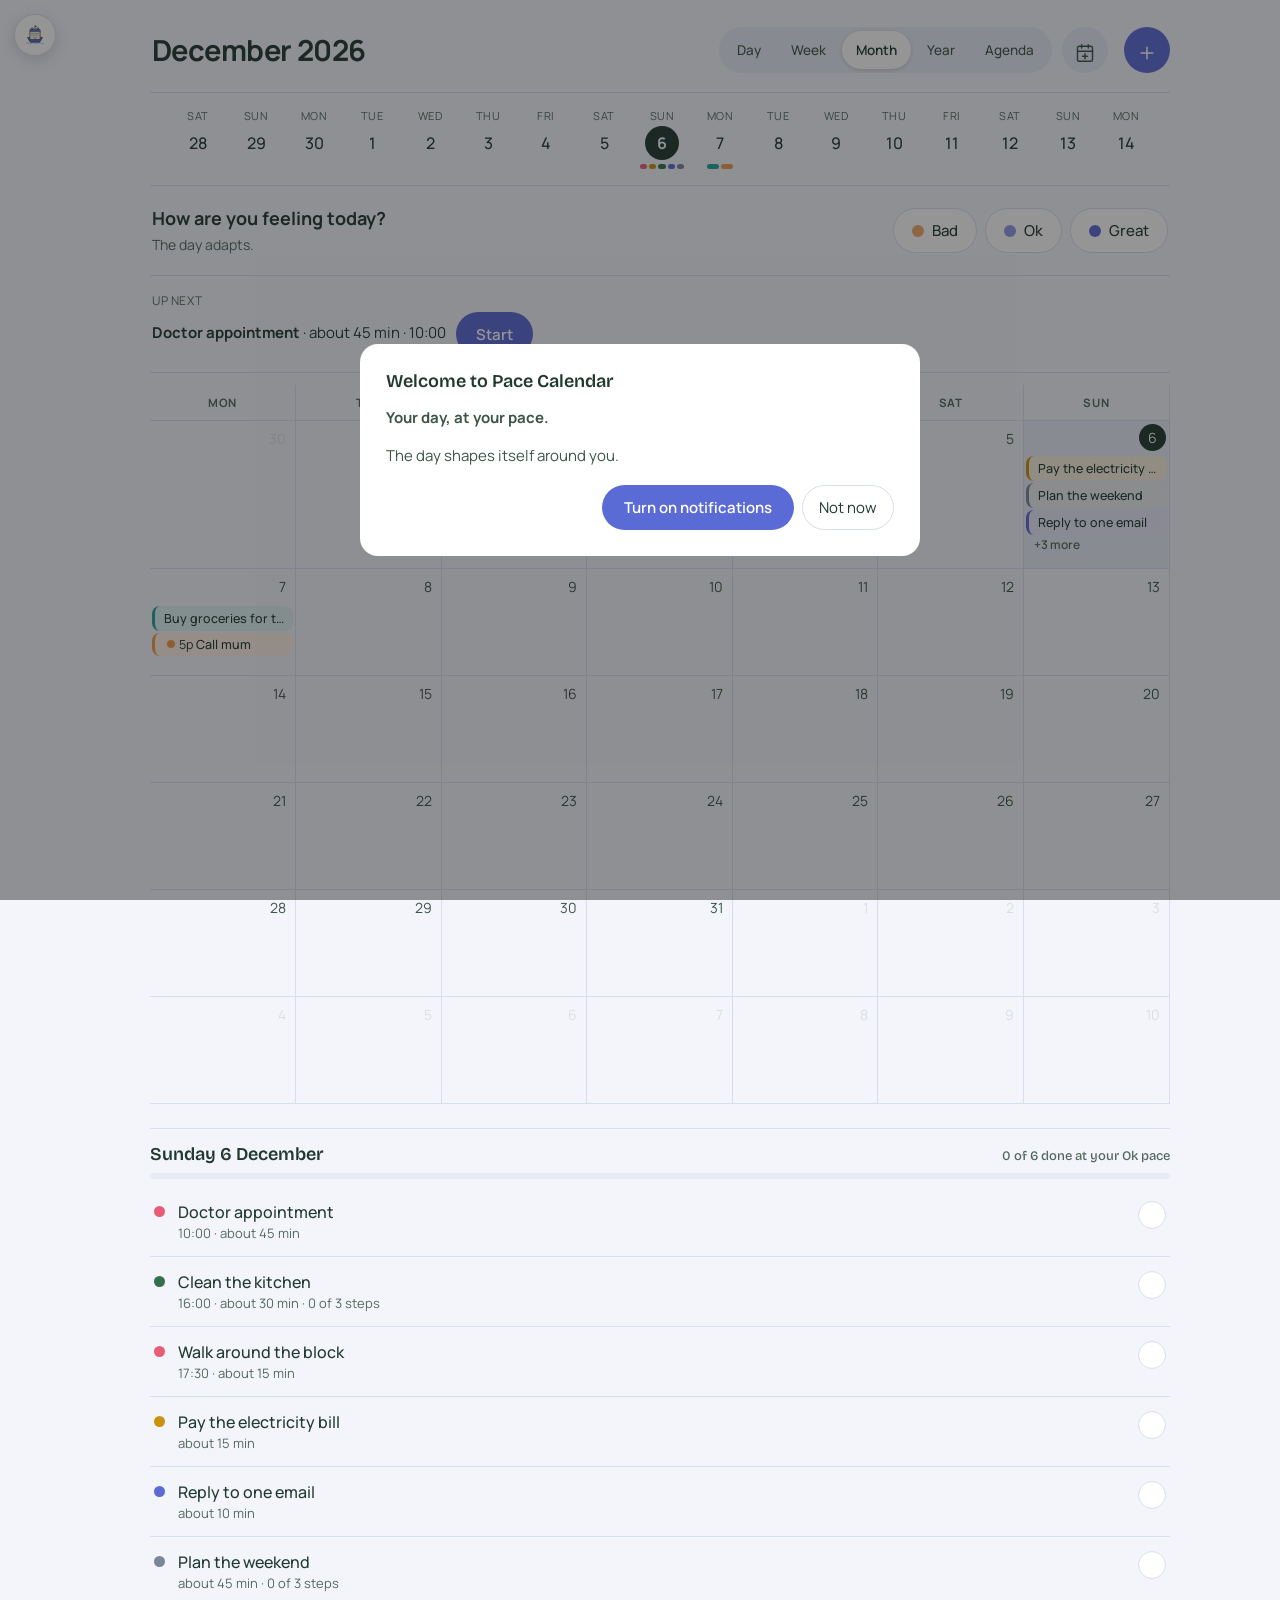
==== index.html @ 36298f97 "twin sync: v15.9 (index.html)" ====
<!DOCTYPE html>
<html lang="en-AU">
<head>
<meta charset="UTF-8">
<meta name="viewport" content="width=device-width, initial-scale=1, viewport-fit=cover">
<meta name="theme-color" content="#f3f5fa">
<meta name="apple-mobile-web-app-capable" content="yes">
<meta name="apple-mobile-web-app-status-bar-style" content="default">
<title>Pace Calendar</title>
<link rel="manifest" href="manifest.webmanifest">
<link rel="icon" href="icon.svg" type="image/svg+xml">
<link rel="apple-touch-icon" href="icon.svg">
<link rel="stylesheet" href="styles.css">
<script>
/* Paint the saved look before anything renders, so there is no flash. */
try {
  var s = JSON.parse(localStorage.getItem("calmcal-v1") || "null");
  var a = (s && s.settings && s.settings.appearance) || {};
  document.documentElement.setAttribute("data-theme", a.theme || "white");
  if (a.cute) document.documentElement.setAttribute("data-cute", "1");
  if (s && s.settings && s.settings.sidebarCollapsed) document.documentElement.setAttribute("data-sb", "collapsed");
} catch (e) { document.documentElement.setAttribute("data-theme", "white"); }
</script>
</head>
<body>
<svg width="0" height="0" style="position:absolute" aria-hidden="true">
  <defs>
    <symbol id="i-logo" viewBox="0 0 240 240">  <!-- Pace Calendar mark: variant D finished (approved 14 Oct 2026).
       Calendar page joined into Skip's hull like a cabin. Board palette. -->
  <path d="M24 210 q16 -13 32 0 t32 0 t32 0 t32 0 t32 0 t32 0" fill="none" stroke="#AEB8EC" stroke-width="9" stroke-linecap="round"/>
  <path d="M38 146 H202 L172 198 H68 Z" fill="#5B6BD5" stroke="#21392E" stroke-width="7" stroke-linejoin="round"/>
  <line x1="120" y1="16" x2="120" y2="58" stroke="#21392E" stroke-width="6.5" stroke-linecap="round"/>
  <rect x="64" y="56" width="112" height="114" rx="12" fill="#FAF4E4" stroke="#21392E" stroke-width="7"/>
  <path d="M64 68 a12 12 0 0 1 12 -12 h88 a12 12 0 0 1 12 12 v15 H64 Z" fill="#5B6BD5"/>
  <line x1="64" y1="83" x2="176" y2="83" stroke="#21392E" stroke-width="5"/>
  <circle cx="90" cy="50" r="10" fill="none" stroke="#21392E" stroke-width="6.5"/>
  <circle cx="150" cy="50" r="10" fill="none" stroke="#21392E" stroke-width="6.5"/>
  <path d="M120 15 L151 24.5 L120 34 Z" fill="#2F7D4F"/>
  <g fill="#21392E">
    <circle cx="84" cy="103" r="4.2"/><circle cx="96" cy="103" r="4.2"/><circle cx="108" cy="103" r="4.2"/><circle cx="120" cy="103" r="4.2"/><circle cx="132" cy="103" r="4.2"/><circle cx="144" cy="103" r="4.2"/><circle cx="156" cy="103" r="4.2"/>
    <circle cx="84" cy="121" r="4.2"/><circle cx="96" cy="121" r="4.2"/><circle cx="108" cy="121" r="4.2"/><circle cx="120" cy="121" r="4.2"/><circle cx="132" cy="121" r="4.2"/><circle cx="144" cy="121" r="4.2"/>
  </g>
  <circle cx="156" cy="121" r="4.2" fill="#F0A868"/>
  <circle cx="106" cy="143" r="5.2" fill="#21392E"/><circle cx="134" cy="143" r="5.2" fill="#21392E"/>
  <path d="M110 153 q10 8 20 0" fill="none" stroke="#21392E" stroke-width="5" stroke-linecap="round"/>
</symbol>
    <symbol id="i-cal" viewBox="0 0 24 24"><rect x="3" y="4" width="18" height="18" rx="2"/><line x1="16" y1="2" x2="16" y2="6"/><line x1="8" y1="2" x2="8" y2="6"/><line x1="3" y1="10" x2="21" y2="10"/></symbol>
    <symbol id="i-chat" viewBox="0 0 24 24"><path d="M21 11.5a8.38 8.38 0 0 1-.9 3.8 8.5 8.5 0 0 1-7.6 4.7 8.38 8.38 0 0 1-3.8-.9L3 21l1.9-5.7a8.38 8.38 0 0 1-.9-3.8 8.5 8.5 0 0 1 4.7-7.6 8.38 8.38 0 0 1 3.8-.9h.5a8.48 8.48 0 0 1 8 8v.5z"/></symbol>
    <symbol id="i-chart" viewBox="0 0 24 24"><line x1="18" y1="20" x2="18" y2="10"/><line x1="12" y1="20" x2="12" y2="4"/><line x1="6" y1="20" x2="6" y2="14"/></symbol>
    <symbol id="i-gear" viewBox="0 0 24 24"><circle cx="12" cy="12" r="3"/><path d="M19.4 15a1.65 1.65 0 0 0 .33 1.82l.06.06a2 2 0 0 1 0 2.83 2 2 0 0 1-2.83 0l-.06-.06a1.65 1.65 0 0 0-1.82-.33 1.65 1.65 0 0 0-1 1.51V21a2 2 0 0 1-2 2 2 2 0 0 1-2-2v-.09A1.65 1.65 0 0 0 9 19.4a1.65 1.65 0 0 0-1.82.33l-.06.06a2 2 0 0 1-2.83 0 2 2 0 0 1 0-2.83l.06-.06a1.65 1.65 0 0 0 .33-1.82 1.65 1.65 0 0 0-1.51-1H3a2 2 0 0 1-2-2 2 2 0 0 1 2-2h.09A1.65 1.65 0 0 0 4.6 9a1.65 1.65 0 0 0-.33-1.82l-.06-.06a2 2 0 0 1 0-2.83 2 2 0 0 1 2.83 0l.06.06a1.65 1.65 0 0 0 1.82.33H9a1.65 1.65 0 0 0 1-1.51V3a2 2 0 0 1 2-2 2 2 0 0 1 2 2v.09a1.65 1.65 0 0 0 1 1.51 1.65 1.65 0 0 0 1.82-.33l.06-.06a2 2 0 0 1 2.83 0 2 2 0 0 1 0 2.83l-.06.06a1.65 1.65 0 0 0-.33 1.82V9a1.65 1.65 0 0 0 1.51 1H21a2 2 0 0 1 2 2 2 2 0 0 1-2 2h-.09a1.65 1.65 0 0 0-1.51 1z"/></symbol>
    <symbol id="i-chevl" viewBox="0 0 24 24"><polyline points="11 17 6 12 11 7"/><polyline points="18 17 13 12 18 7"/></symbol>
    <symbol id="i-mic" viewBox="0 0 24 24"><path d="M12 1a3 3 0 0 0-3 3v8a3 3 0 0 0 6 0V4a3 3 0 0 0-3-3z"/><path d="M19 10v2a7 7 0 0 1-14 0v-2"/><line x1="12" y1="19" x2="12" y2="23"/><line x1="8" y1="23" x2="16" y2="23"/></symbol>
    <symbol id="i-file" viewBox="0 0 24 24"><path d="M14 2H6a2 2 0 0 0-2 2v16a2 2 0 0 0 2 2h12a2 2 0 0 0 2-2V8z"/><polyline points="14 2 14 8 20 8"/><line x1="16" y1="13" x2="8" y2="13"/><line x1="16" y1="17" x2="8" y2="17"/></symbol>
    <symbol id="i-cam" viewBox="0 0 24 24"><path d="M23 19a2 2 0 0 1-2 2H3a2 2 0 0 1-2-2V8a2 2 0 0 1 2-2h4l2-3h6l2 3h4a2 2 0 0 1 2 2z"/><circle cx="12" cy="13" r="4"/></symbol>
    <symbol id="i-heart" viewBox="0 0 24 24"><path d="M20.84 4.61a5.5 5.5 0 0 0-7.78 0L12 5.67l-1.06-1.06a5.5 5.5 0 0 0-7.78 7.78l1.06 1.06L12 21.23l7.78-7.78 1.06-1.06a5.5 5.5 0 0 0 0-7.78z"/></symbol>
  </defs>
    <symbol id="i-todo" viewBox="0 0 24 24"><polyline points="9 11 12 14 22 4"/><path d="M21 12v7a2 2 0 0 1-2 2H5a2 2 0 0 1-2-2V5a2 2 0 0 1 2-2h11"/></symbol>
    <symbol id="i-habits" viewBox="0 0 24 24"><polyline points="17 1 21 5 17 9"/><path d="M3 11V9a4 4 0 0 1 4-4h14"/><polyline points="7 23 3 19 7 15"/><path d="M21 13v2a4 4 0 0 1-4 4H3"/></symbol>
    <symbol id="i-plus" viewBox="0 0 24 24"><path d="M12 5v14M5 12h14"/></symbol>
    <symbol id="i-check" viewBox="0 0 24 24"><polyline points="20 6 9 17 4 12"/></symbol>
    <symbol id="i-trash" viewBox="0 0 24 24"><polyline points="3 6 5 6 21 6"/><path d="M19 6v14a2 2 0 0 1-2 2H7a2 2 0 0 1-2-2V6m3 0V4a2 2 0 0 1 2-2h4a2 2 0 0 1 2 2v2"/><line x1="10" y1="11" x2="10" y2="17"/><line x1="14" y1="11" x2="14" y2="17"/></symbol>
    <symbol id="i-calplus" viewBox="0 0 24 24"><rect x="3" y="4" width="18" height="18" rx="2"/><path d="M16 2v4M8 2v4M3 10h18M12 13v6M9 16h6"/></symbol>
    <symbol id="i-h-drop" viewBox="0 0 24 24"><path d="M12 2.7l5.66 5.66a8 8 0 1 1-11.31 0z"/></symbol>
    <symbol id="i-h-sun" viewBox="0 0 24 24"><circle cx="12" cy="12" r="4"/><path d="M12 1v2M12 21v2M4.22 4.22l1.42 1.42M18.36 18.36l1.42 1.42M1 12h2M21 12h2M4.22 19.78l1.42-1.42M18.36 5.64l1.42-1.42"/></symbol>
    <symbol id="i-h-moon" viewBox="0 0 24 24"><path d="M21 12.79A9 9 0 1 1 11.21 3 7 7 0 0 0 21 12.79z"/></symbol>
    <symbol id="i-h-book" viewBox="0 0 24 24"><path d="M2 3h6a4 4 0 0 1 4 4v14a3 3 0 0 0-3-3H2z"/><path d="M22 3h-6a4 4 0 0 0-4 4v14a3 3 0 0 1 3-3h7z"/></symbol>
    <symbol id="i-h-coffee" viewBox="0 0 24 24"><path d="M18 8h1a4 4 0 0 1 0 8h-1"/><path d="M2 8h16v9a4 4 0 0 1-4 4H6a4 4 0 0 1-4-4V8z"/><path d="M6 1v3M10 1v3M14 1v3"/></symbol>
    <symbol id="i-h-music" viewBox="0 0 24 24"><path d="M9 18V5l12-2v13"/><circle cx="6" cy="18" r="3"/><circle cx="18" cy="16" r="3"/></symbol>
    <symbol id="i-h-star" viewBox="0 0 24 24"><polygon points="12 2 15.09 8.26 22 9.27 17 14.14 18.18 21.02 12 17.77 5.82 21.02 7 14.14 2 9.27 8.91 8.26 12 2"/></symbol>
    <symbol id="i-h-zap" viewBox="0 0 24 24"><polygon points="13 2 3 14 12 14 11 22 21 10 12 10 13 2"/></symbol>
    <symbol id="i-h-smile" viewBox="0 0 24 24"><circle cx="12" cy="12" r="10"/><path d="M8 14s1.5 2 4 2 4-2 4-2"/><path d="M9 9h.01M15 9h.01"/></symbol>
    <symbol id="i-h-wind" viewBox="0 0 24 24"><path d="M9.59 4.59A2 2 0 1 1 11 8H2m10.59 11.41A2 2 0 1 0 14 16H2m15.73-8.27A2.5 2.5 0 1 1 19.5 12H2"/></symbol>
    <symbol id="i-h-activity" viewBox="0 0 24 24"><polyline points="22 12 18 12 15 21 9 3 6 12 2 12"/></symbol>
    <symbol id="i-play" viewBox="0 0 24 24"><polygon points="6 3 20 12 6 21 6 3"/></symbol>
    <symbol id="i-x" viewBox="0 0 24 24"><path d="M18 6 6 18M6 6l12 12"/></symbol>
</svg>
<div id="app">
  <aside id="sidebar" aria-label="Menu">
    <div class="brand">
      <svg class="brand-mark" aria-hidden="true"><use href="#i-logo"/></svg>
      <span class="brand-name">Pace Calendar</span>
      <button id="sbCollapse" class="icon-btn" aria-label="Hide the menu" title="Hide the menu"><svg class="ico"><use href="#i-chevl"/></svg></button>
    </div>
    <nav>
      <div class="side-group">Plan</div>
      <button class="side-item is-active" data-panel="calendar"><svg class="ico side-ico"><use href="#i-cal"/></svg><span class="side-label">Calendar</span></button>
      <button class="side-item" data-panel="progress"><svg class="ico side-ico"><use href="#i-chart"/></svg><span class="side-label">Progress</span></button>
      <div class="side-group">Lists</div>
      <button class="side-item" data-panel="todo"><svg class="ico side-ico"><use href="#i-todo"/></svg><span class="side-label">To do</span></button>
      <button class="side-item" data-panel="habits"><svg class="ico side-ico"><use href="#i-habits"/></svg><span class="side-label">Habits</span></button>
      <div class="side-group">Add + app</div>
      <button class="side-item" data-panel="capture"><svg class="ico side-ico"><use href="#i-chat"/></svg><span class="side-label">Talk to it</span></button>
      <button class="side-item" data-panel="settings"><svg class="ico side-ico"><use href="#i-gear"/></svg><span class="side-label">Settings</span></button>
    </nav>
    <div class="side-foot">
      <div class="side-ring" title="Today, at your pace">
        <svg class="ring" viewBox="0 0 44 44" aria-hidden="true"><circle class="ring-bg" cx="22" cy="22" r="18"/><circle class="ring-fg" id="ringFg" cx="22" cy="22" r="18"/></svg>
        <div class="ring-text"><strong id="ringPct">0%</strong><span>done today</span></div>
      </div>
      <div class="side-level" id="sideLevel" title="Today's level"></div>
    </div>
  </aside>
  <button id="sbExpand" class="expand-btn" aria-label="Show the menu" title="Show the menu"><svg class="brand-mark sm" aria-hidden="true"><use href="#i-logo"/></svg></button>
  <div id="sbSliver" role="button" aria-label="Close the menu" title="Close the menu"></div>

  <main id="main">
    <!-- CALENDAR PANEL -->
    <section class="panel is-active" id="panel-calendar">
      <header class="topbar">
        <button id="monthTitle" class="month-title" title="Back to today">October 2026</button>
        <div class="top-actions">
          <div class="segmented" role="group" aria-label="Calendar view">
            <button data-view="timeGridDay">Day</button>
            <button data-view="timeGridWeek">Week</button>
            <button data-view="dayGridMonth" class="is-active">Month</button>
            <button data-view="year">Year</button>
            <button data-view="listWeek">Agenda</button>
          </div>
          <button id="importBtn" class="add-btn ghost" aria-label="Bring my calendar in" title="Bring my calendar in"><svg class="ico"><use href="#i-calplus"/></svg></button>
          <button id="addBtn" class="add-btn" aria-label="Add a task"><svg class="ico"><use href="#i-plus"/></svg></button>
        </div>
      </header>

      <div id="ticker" aria-label="Day strip"></div>

      <div id="checkinCard" class="checkin-card">
        <div class="checkin-text">
          <strong id="checkinQ">How are you feeling today?</strong>
          <span id="checkinSub">The day adapts.</span>
        </div>
        <div class="level-row" id="levelRow">
          <button class="level-btn level-low" data-level="low"><span class="level-dot"></span><span class="level-name" data-level-name="low">Low</span></button>
          <button class="level-btn level-steady" data-level="steady"><span class="level-dot"></span><span class="level-name" data-level-name="steady">Steady</span></button>
          <button class="level-btn level-full" data-level="full"><span class="level-dot"></span><span class="level-name" data-level-name="full">Full</span></button>
        </div>
      </div>

      <div id="upNext" class="up-next" hidden></div>

      <div id="calendarWrap">
        <div id="calendar"></div>
        <div id="yearView" hidden></div>
      </div>

      <div id="dayList" class="day-list"></div>
    </section>

    <!-- CAPTURE PANEL -->
    <section class="panel" id="panel-capture">
      <header class="topbar"><h2>Talk to it</h2></header>
      <div class="capture-box">
        <textarea id="dumpText" rows="7" placeholder="Try: call the dentist tomorrow at 3pm, and then clean the kitchen. Pay the rent on friday!!! Water the plants every weekday."></textarea>
        <div class="capture-actions">
          <button id="voiceBtn" class="soft-btn"><svg class="ico"><use href="#i-mic"/></svg><span>Speak</span></button>
          <label class="soft-btn file-btn"><svg class="ico"><use href="#i-file"/></svg><span>Journal file</span><input type="file" id="journalFile" accept=".txt,.md,.csv" hidden></label>
          <label class="soft-btn file-btn"><svg class="ico"><use href="#i-cam"/></svg><span>Photo of notes</span><input type="file" id="photoFile" accept="image/*" hidden></label>
          <button id="parseBtn" class="primary-btn">Make my list</button>
        </div>
        <p id="captureMsg" class="hint" role="status"></p>
      </div>
      <div id="draftArea" hidden>
        <h3>Here is what I made from that. Fix any of it.</h3>
        <div id="draftList"></div>
        <div class="draft-actions">
          <button id="draftAddAll" class="primary-btn">Add all to my calendar</button>
          <button id="draftClear" class="soft-btn">Start again</button>
        </div>
        <details class="original-keep"><summary>Keep the original words</summary><pre id="originalText"></pre></details>
      </div>
    </section>

    <!-- TO DO PANEL -->
    <section class="panel" id="panel-todo">
      <header class="topbar"><h2>To do</h2><button id="todoCalAll" class="soft-btn"><svg class="ico"><use href="#i-calplus"/></svg><span>All to calendar</span></button></header>
      <div class="todo-add">
        <input id="todoInput" type="text" placeholder="Write it, fast" autocomplete="off" aria-label="New to-do">
        <button id="todoAddBtn" class="primary-btn icon-only" aria-label="Add to-do"><svg class="ico"><use href="#i-plus"/></svg></button>
        <button id="todoVoiceBtn" class="soft-btn"><svg class="ico"><use href="#i-mic"/></svg><span>Speak</span></button>
        <label class="soft-btn file-btn"><svg class="ico"><use href="#i-cam"/></svg><span>Photo</span><input type="file" id="todoPhoto" accept="image/*" hidden></label>
      </div>
      <p id="todoMsg" class="hint" role="status"></p>
      <div id="todoDraftArea" hidden>
        <h3>From your photo. Tick the keepers.</h3>
        <div id="todoDraftList"></div>
        <div class="draft-actions">
          <button id="todoDraftAdd" class="primary-btn">Add these</button>
          <button id="todoDraftClear" class="soft-btn">Start again</button>
        </div>
      </div>
      <div id="todoList"></div>
      <button id="todoClearDone" class="text-btn" hidden>Clear done</button>
    </section>

    <!-- HABITS PANEL -->
    <section class="panel" id="panel-habits">
      <header class="topbar"><h2>Habits</h2></header>
      <div id="habitList"></div>
      <div class="habit-add">
        <input id="habitName" type="text" placeholder="New habit" autocomplete="off" aria-label="New habit name">
        <div id="habitIcons" class="icon-picker" role="radiogroup" aria-label="Pick an icon"></div>
        <button id="habitAddBtn" class="primary-btn">Add habit</button>
      </div>
    </section>

    <!-- PROGRESS PANEL -->
    <section class="panel" id="panel-progress">
      <header class="topbar"><h2>Progress</h2></header>
      <div id="progressSummary" class="progress-summary"></div>
      <div class="board">
        <div class="board-col" data-status="todo"><h3>Next</h3><div class="board-list" id="col-todo"></div></div>
        <div class="board-col" data-status="doing"><h3>Doing</h3><div class="board-list" id="col-doing"></div></div>
        <div class="board-col" data-status="done"><h3>Done</h3><div class="board-list" id="col-done"></div></div>
      </div>
    </section>

    <!-- SETTINGS PANEL -->
    <section class="panel" id="panel-settings">
      <header class="topbar"><h2>Settings</h2></header>
      <div class="settings-group">
        <h3>How it looks</h3>
        <div class="swatches" role="group" aria-label="Colour theme">
          <button class="swatch" data-theme-set="white"><span class="sw-dot" style="background:#ffffff;border:1px solid var(--hair)"></span>White</button>
          <button class="swatch" data-theme-set="dark"><span class="sw-dot" style="background:#1c1c1e"></span>Black</button>
          <button class="swatch" data-theme-set="brand"><span class="sw-dot" style="background:#8b99e4"></span>Brand</button>
          <button class="swatch" data-theme-set="blush"><span class="sw-dot" style="background:#f7c8d8"></span>Blush</button>
          <button class="swatch" data-theme-set="sky"><span class="sw-dot" style="background:#a9cdf7"></span>Sky</button>
          <button class="swatch" data-theme-set="mint"><span class="sw-dot" style="background:#a9dcc0"></span>Mint</button>
          <button class="swatch" data-theme-set="lavender"><span class="sw-dot" style="background:#c9bdf2"></span>Lavender</button>
          <button class="swatch" id="photoApply" hidden><span class="sw-dot" id="photoDot"></span>Your photo</button>
        </div>
        <div class="row bg-photo-row">
          <button type="button" class="soft-btn" id="bgPhotoBtn">Upload your own photo</button>
          <input type="file" id="bgPhotoFile" accept="image/*" hidden>
          <button type="button" class="mini-btn" id="photoRemove" hidden>Remove photo</button>
          <span class="hint">A soft veil keeps every word readable over a photo.</span>
        </div>
        <label class="row check"><input type="checkbox" id="cuteToggle"> Cute mode</label>
        <label class="row check"><input type="checkbox" id="sbToggle"> Menu open <span class="hint">The Pace mark brings it back.</span></label>
      </div>
      <div class="settings-group">
        <h3>Morning check-in</h3>
        <label class="row">Ask me at <input type="time" id="checkinTime" value="08:00"></label>
        <label class="row">Low day is called <input type="text" id="nameLow" value="Bad" maxlength="14"></label>
        <label class="row">Steady day is called <input type="text" id="nameSteady" value="Ok" maxlength="14"></label>
        <label class="row">Full day is called <input type="text" id="nameFull" value="Great" maxlength="14"></label>
      </div>
      <div class="settings-group">
        <h3>Notifications</h3>
        <p class="hint" id="notifStatus">Notifications are off.</p>
        <label class="row check"><input type="checkbox" id="nCheckin"> Morning check-in reminder</label>
        <label class="row check"><input type="checkbox" id="nStart"> Start nudge before each timed task</label>
        <label class="row">Nudge lead-in (minutes) <input type="number" id="nSetup" value="5" min="0" max="60"></label>
        <label class="row check"><input type="checkbox" id="nDigest"> A gentle round-up of what is left</label>
        <label class="row">Round-up times <input type="text" id="nDigestTimes" value="12:30, 16:30" size="14"></label>
        <label class="row check"><input type="checkbox" id="nDone"> End of day done note (only what got done)</label>
        <label class="row">Done note at <input type="time" id="nDoneTime" value="20:00"></label>
        <div class="draft-actions">
          <button id="notifEnable" class="primary-btn">Turn on notifications</button>
          <button id="notifTest" class="soft-btn">Send a test</button>
          <button id="notifPause" class="soft-btn">Pause all for today</button>
        </div>
        <p class="hint">Reminders fire while the app is open.</p>
      </div>
      <div class="settings-group">
        <h3>Your tasks</h3>
        <div class="draft-actions">
          <button id="clearSamples" class="soft-btn">Remove the sample tasks</button>
          <button id="guideAgain" class="soft-btn">Setup guide</button>
          <button id="importOpen2" class="soft-btn">Bring my calendar in</button>
        </div>
        <p class="hint">On this device only.</p>
      </div>
      <div class="settings-group" id="accountGroup" hidden>
        <h3>Account</h3>
        <p class="hint" id="accountLine">You are using Pace on this device only.</p>
        <label class="row" id="profileNameRow" hidden>Your name <input type="text" id="profileName" autocomplete="name" placeholder="How should we address you?"></label>
        <div class="draft-actions">
          <button id="accountOpen" class="primary-btn">Sign in</button>
          <button id="accountOut" class="soft-btn" hidden>Sign out</button>
          <button id="accountDownload" class="soft-btn">Download my data</button>
        </div>
        <div class="draft-actions">
          <button id="accountBring" class="soft-btn" hidden>Bring this device's guest things into my account</button>
          <button id="accountDelete" class="mini-btn" hidden>Delete my account</button>
          <button id="accountUncache" class="mini-btn" hidden>Remove my cached data from this device</button>
        </div>
        <p class="hint" id="accountNote"></p>
      </div>
      <div class="settings-group">
        <h3>Help + privacy</h3>
        <div class="settings-links">
          <a class="soft-btn" href="support.html"><svg class="ico"><use href="#i-chat"/></svg><span>Support</span></a>
          <a class="soft-btn" href="privacy.html"><svg class="ico"><use href="#i-file"/></svg><span>Privacy</span></a>
        </div>
      </div>
      <div class="settings-group brand-foot">
        <svg class="brand-mark" aria-hidden="true"><use href="#i-logo"/></svg>
        <div><strong>Pace Calendar</strong><span>Your day, at your pace.</span></div>
      </div>
    </section>
  </main>
</div>

<!-- QUICK ADD -->
<div id="addSheet" class="sheet" hidden>
  <div class="sheet-card">
    <h3>Add a task</h3>
    <label class="field">
      <input type="text" id="quickText" placeholder="e.g. Ring the plumber tomorrow at 9am for 30 minutes" aria-label="Say it in one sentence">
    </label>
    <div id="quickPreview" class="quick-preview" hidden></div>
    <details class="details-fallback"><summary>Or fill in the details</summary>
      <label class="field">Title <input type="text" id="fTitle"></label>
      <div class="field-row">
        <label class="field">Date <input type="date" id="fDate"></label>
        <label class="field">Time <input type="time" id="fTime"></label>
        <label class="field">Minutes <input type="number" id="fDur" value="25" min="5" step="5"></label>
      </div>
      <label class="field">Smallest version (for low days) <input type="text" id="fMin" placeholder="e.g. Just ring and rebook"></label>
      <label class="field">Biggest version (for full days) <input type="text" id="fFull" placeholder="e.g. The whole deep clean"></label>
      <label class="row check"><input type="checkbox" id="fEssential"> This one must not slip</label>
    </details>
    <div class="sheet-actions">
      <button id="addCancel" class="soft-btn">Cancel</button>
      <button id="addSave" class="primary-btn">Add task</button>
    </div>
  </div>
</div>

<!-- TASK DETAIL -->
<div id="taskSheet" class="sheet" hidden>
  <div class="sheet-card">
    <h3 id="dTitle">Task</h3>
    <p class="hint" id="dMeta"></p>
    <div id="dSteps"></div>
    <button id="dBreak" class="soft-btn">Break this into small steps</button>
    <label class="field">Smallest version (low days) <input type="text" id="dMin"></label>
    <label class="field">Biggest version (full days) <input type="text" id="dFull"></label>
    <div class="field-row">
      <label class="field">Date <input type="date" id="dDate"></label>
      <label class="field">Time <input type="time" id="dTime"></label>
      <label class="field">Minutes <input type="number" id="dDur" min="5" step="5"></label>
    </div>
    <label class="row check"><input type="checkbox" id="dEssential"> This one must not slip</label>
    <details class="original-keep" id="dOriginalWrap" hidden><summary>The words this came from</summary><pre id="dOriginal"></pre></details>
    <div class="sheet-actions wrap">
      <button id="dDone" class="primary-btn"><svg class="ico"><use href="#i-check"/></svg>Done</button>
      <button id="dDoing" class="soft-btn"><svg class="ico"><use href="#i-play"/></svg>Doing</button>
      <button id="dNotToday" class="soft-btn"><svg class="ico"><use href="#i-h-moon"/></svg>Not today</button>
      <button id="dDelete" class="soft-btn danger"><svg class="ico"><use href="#i-trash"/></svg>Delete</button>
      <button id="dClose" class="soft-btn"><svg class="ico"><use href="#i-x"/></svg>Close</button>
    </div>
  </div>
</div>

<!-- SETUP GUIDE (Skip the Ferry; Lab spec GUIDE-MASCOTS-001) -->
<div id="guideSheet" class="sheet" hidden>
  <div class="sheet-card guide-card">
    <button id="guideClose" class="icon-btn guide-x" aria-label="Close guide"><svg class="ico"><use href="#i-x"/></svg></button>
    <div id="guideArt" aria-hidden="true"></div>
    <p id="guideBubble" class="guide-bubble"></p>
    <div id="guideExtra"></div>
    <div class="guide-dots" id="guideDots" aria-hidden="true"></div>
    <div class="sheet-actions">
      <button id="guideSkip" class="soft-btn">Skip tour</button>
      <button id="guideImport" class="soft-btn" hidden>Bring my old calendar in</button>
      <button id="guideNext" class="primary-btn">Next</button>
    </div>
  </div>
</div>

<!-- BRING MY CALENDAR IN (shared module: calendar-import.js + IMPORT-DESIGN.md) -->
<div id="importSheet" class="sheet" hidden>
  <div class="sheet-card">
    <h3>Bring my calendar in</h3>
    <p class="hint">Read-only — this copies your events into Pace Calendar. Nothing in your old calendar changes, and importing again never doubles anything.</p>
    <div class="import-sources" role="group" aria-label="Where is your calendar?">
      <button class="soft-btn import-src is-active" data-src="google">Google Calendar</button>
      <button class="soft-btn import-src" data-src="apple">Apple / iCloud</button>
      <button class="soft-btn import-src" data-src="outlook">Outlook</button>
      <button class="soft-btn import-src" data-src="file">A calendar file</button>
    </div>
    <p class="hint" id="importGuide">In Google Calendar: Settings → your calendar → “Secret address in iCal format”. Copy it, paste it below.</p>
    <label class="row">Paste the calendar link <input type="url" id="importUrl" placeholder="https://… .ics" autocomplete="off"></label>
    <div class="draft-actions">
      <button id="importGo" class="primary-btn">Bring it in</button>
      <button id="importFileBtn" class="soft-btn">Choose a file instead</button>
      <input type="file" id="importFile" accept=".ics,text/calendar" hidden>
    </div>
    <p class="hint" id="importResult" role="status"></p>
    <div class="sheet-actions">
      <button id="importClose" class="soft-btn">Done</button>
    </div>
  </div>
</div>

<!-- WELCOME -->
<div id="welcome" class="sheet" hidden>
  <div class="sheet-card">
    <h3 id="welcomeTitle">Welcome to Pace Calendar</h3>
    <p><strong>Your day, at your pace.</strong></p>
    <p>The day shapes itself around you.</p>
    <div class="sheet-actions">
      <button id="welcomeNotif" class="primary-btn">Turn on notifications</button>
      <button id="welcomeSkip" class="soft-btn">Not now</button>
    </div>
  </div>
</div>

<!-- SIGN IN (accounts wave: Google · Apple · email + password) -->
<!-- THE DOOR (v4 shape): a full first page — only the
     sign-up, big and in the middle. Step 2 (password)
     lives on the same page. The name is asked by Skip's
     tour, inside the app — there is no name form here. -->
<div id="authSheet" class="sheet door-page" hidden>
  <div class="door-inner">
    <!-- STEP 1 -->
    <div id="doorStep1">
      <div class="door-hero">
        <span class="door-tile"><svg class="brand-mark" aria-hidden="true"><use href="#i-logo"/></svg></span>
        <span class="door-title">Pace Calendar</span>
        <span class="door-sub">Sign in or make your account</span>
      </div>
      <div class="door-social">
        <button id="googleBtn" class="door-social-btn" aria-label="Continue with Google"><svg viewBox="0 0 24 24" aria-hidden="true"><path fill="#4285F4" d="M23.5 12.3c0-.9-.1-1.5-.3-2.2H12v4.3h6.5c-.1 1.1-.8 2.7-2.4 3.8l3.7 2.9c2.3-2.1 3.7-5.2 3.7-8.8z"/><path fill="#34A853" d="M12 24c3.2 0 5.9-1.1 7.9-2.9l-3.7-2.9c-1 .7-2.4 1.2-4.2 1.2-3.2 0-5.9-2.1-6.8-5l-3.9 3C3.3 21.3 7.3 24 12 24z"/><path fill="#FBBC05" d="M5.2 14.4c-.2-.7-.4-1.5-.4-2.4s.1-1.7.4-2.4l-3.9-3C.5 8.2 0 10 0 12s.5 3.8 1.3 5.4l3.9-3z"/><path fill="#EA4335" d="M12 4.7c1.8 0 3 .8 3.7 1.4l3.3-3.2C17.9 1.1 15.2 0 12 0 7.3 0 3.3 2.7 1.3 6.6l3.9 3c.9-2.8 3.6-4.9 6.8-4.9z"/></svg></button>
        <button id="appleBtn" class="door-social-btn" aria-label="Continue with Apple" hidden><svg viewBox="0 0 24 24" aria-hidden="true"><path fill="currentColor" d="M17.05 12.54c0-2.4 1.96-3.55 2.05-3.6-1.12-1.64-2.86-1.86-3.48-1.89-1.48-.15-2.89.87-3.64.87-.75 0-1.9-.85-3.13-.83-1.61.02-3.1.94-3.93 2.38-1.68 2.9-.43 7.2 1.2 9.56.8 1.15 1.75 2.45 3 2.4 1.2-.05 1.66-.78 3.12-.78s1.87.78 3.14.75c1.3-.02 2.12-1.17 2.91-2.33.92-1.34 1.3-2.64 1.32-2.7-.03-.01-2.54-.98-2.56-3.88zM14.65 5.4c.66-.8 1.1-1.91.98-3.02-.95.04-2.1.63-2.78 1.43-.61.71-1.14 1.84-.99 2.92 1.05.08 2.13-.53 2.79-1.33z"/></svg></button>
      </div>
      <div class="door-divider"><span>or with email</span></div>
      <input type="email" id="authEmail" class="door-email" autocomplete="email" placeholder="you@example.com" aria-label="Email">
      <p class="hint" id="authMsg1" role="status"></p>
      <div class="door-arrow-row">
        <button id="doorNext" class="door-arrow" aria-label="Next"><svg viewBox="0 0 24 24" aria-hidden="true"><path d="M4 11h13.2l-5-5L13.6 4.6 21 12l-7.4 7.4L12.2 18l5-5H4z" fill="currentColor"/></svg></button>
      </div>
      <p class="door-note">Just looking? <button id="authClose" class="door-explore">Explore the app first</button></p>
      <p class="door-note">password next — then you're inside, and the tour starts</p>
    </div>
    <!-- STEP 2: the email (with Change), the password, one
         button, the forgot line. -->
    <div id="doorStep2" hidden>
      <div class="door-topbar">
        <button id="doorBack" class="door-back" aria-label="Back"><svg viewBox="0 0 24 24" aria-hidden="true"><path d="M20 11H6.8l5-5L10.4 4.6 3 12l7.4 7.4L11.8 18l-5-5H20z" fill="currentColor"/></svg></button>
        <svg class="brand-mark" aria-hidden="true"><use href="#i-logo"/></svg>
        <span class="door-topname">Pace Calendar</span>
      </div>
      <div class="door-email-pill"><span id="doorEmailEcho"></span><button id="doorChange" class="mini-btn">Change</button></div>
      <label class="field">Choose your password <span class="pw-wrap"><input type="password" id="authPass" autocomplete="current-password" placeholder="Your password"><button type="button" id="pwEye" class="pw-eye" aria-label="Show password"><svg viewBox="0 0 24 24" aria-hidden="true"><path d="M12 5c5 0 9.3 3 11 7-1.7 4-6 7-11 7S2.7 16 1 12c1.7-4 6-7 11-7zm0 11a4 4 0 1 0 0-8 4 4 0 0 0 0 8z" fill="currentColor"/></svg></button></span></label>
      <p class="hint" id="authMsg" role="status"></p>
      <div class="draft-actions">
        <button id="authGo" class="primary-btn">Create my account</button>
      </div>
      <p class="door-note">Already have an account?<br>This signs you in instead.</p>
      <div class="draft-actions">
        <button id="authReset" class="mini-btn">Forgot password?</button>
      </div>
    </div>
  </div>
</div>

<!-- GUEST-UPLOAD DOOR (Security PC-1: explicit yes, offered once) -->
<div id="potSheet" class="sheet" hidden>
  <div class="sheet-card">
    <h3>Bring your things into your account?</h3>
    <p class="hint" id="potText">This device has a guest calendar on it.</p>
    <div class="sheet-actions">
      <button id="potNo" class="soft-btn">Start fresh</button>
      <button id="potYes" class="primary-btn">Bring my things in</button>
    </div>
  </div>
</div>

<!-- DELETE ACCOUNT (the user's own hand only) -->
<div id="deleteSheet" class="sheet" hidden>
  <div class="sheet-card">
    <h3>Delete your account?</h3>
    <p class="hint">This deletes your account and everything saved to it. Your guest calendar on this device is not touched. This cannot be undone.</p>
    <label class="field">Password, to be sure <input type="password" id="deletePass" autocomplete="current-password"></label>
    <p class="hint" id="deleteMsg" role="status"></p>
    <div class="sheet-actions">
      <button id="deleteCancel" class="soft-btn">Keep my account</button>
      <button id="deleteGo" class="primary-btn">Delete my account</button>
    </div>
  </div>
</div>

<div id="toast" class="toast" hidden></div>

<script src="fullcalendar.js"></script>
<script src="logic.js"></script>
<script src="vendor/tesseract/tesseract.min.js"></script>
<script src="vendor/ical/ical.min.js"></script>
<script src="calendar-import.js"></script>
<script src="firebase-config.js"></script>
<script src="firebase.js"></script>
<script src="app.js"></script>
</body>
</html>
---- styles.css ----
/* Pace Calendar. Still Water brand (board approved 14 Oct 2026):
   Porcelain Mist ground, Still Water periwinkle, Soft Apricot accent,
   Pine Shade ink. Contrast fences (brand-board/CONTRAST.md): body text
   is Pine on Porcelain (AAA 11.40); Still Water is large text + icons
   only; Apricot is fills + marks only. Type: Bricolage Grotesque for
   display, Manrope for UI/body — both vendored, SIL OFL.
   User looks (dark, blush, sky, mint, lavender) + cute mode remain
   the user's choice in Settings. */
@font-face { font-family: "Bricolage Grotesque"; src: url("fonts/BricolageGrotesque.ttf") format("truetype"); font-weight: 200 800; font-display: swap; }
@font-face { font-family: "Manrope"; src: url("fonts/Manrope.ttf") format("truetype"); font-weight: 200 800; font-display: swap; }
:root {
  --font-ui: "Manrope", -apple-system, BlinkMacSystemFont, "Helvetica Neue", Arial, sans-serif;
  --font-display: "Bricolage Grotesque", "Manrope", -apple-system, sans-serif;
  --ink: #21392e;
  --ink-2: #3d5548;
  --ink-3: #54685c;
  --ground: #f3f5fa;
  --ground-2: #e7ebf5;
  --card: #ffffff;
  --hair: #d9deee;
  --seg: #e7ebf5;
  --seg-active: #ffffff;
  --today-tint: rgba(91,107,213,0.06);
  --accent: #5b6bd5;
  --accent-strong: #4858c4;
  --blue: #5b6bd5;
  --green: #35704e;
  --low: #f0a868;
  --steady: #8b99e4;
  --full: #5b6bd5;
  --danger: #c4504b;
  --heat-1: #d9deee;
  --heat-2: #8b99e4;
  --heat-3: #5b6bd5;
  --radius: 14px;
}
html[data-theme="dark"] {
  --ink: #edf1ec;
  --ink-2: #c9d4cc;
  --ink-3: #93a69b;
  --ground: #141f1b;
  --ground-2: #1d2b25;
  --card: #1d2b25;
  --hair: #2e4238;
  --seg: #1d2b25;
  --seg-active: #3a4f44;
  --today-tint: rgba(174,184,236,0.07);
  --accent: #aeb8ec;
  --accent-strong: #8b99e4;
  --blue: #aeb8ec;
  --heat-1: #26355c;
  --heat-2: #3d4f9e;
  --heat-3: #5b6bd5;
}
html[data-theme="blush"] {
  --ground: #fff8fa;
  --ground-2: #fdeef3;
  --card: #ffffff;
  --hair: #f3d9e2;
  --seg: #fae3ec;
  --accent: #d9578b;
  --blue: #d9578b;
}
html[data-theme="sky"] {
  --ground: #f7fbff;
  --ground-2: #e9f2fd;
  --card: #ffffff;
  --hair: #d8e6f7;
  --seg: #e2edfb;
  --accent: #5b6bd5;
  --blue: #5b6bd5;
}
html[data-theme="mint"] {
  --ground: #f6fcF8;
  --ground-2: #e7f5ec;
  --card: #ffffff;
  --hair: #d5ebdd;
  --seg: #e0f2e7;
  --accent: #1f9d74;
  --blue: #1f9d74;
}
html[data-theme="lavender"] {
  --ground: #faf8ff;
  --ground-2: #efeafd;
  --card: #ffffff;
  --hair: #e0d8f5;
  --seg: #e9e2fb;
  --accent: #7c5cd6;
  --blue: #7c5cd6;
}
html[data-theme="brand"] {
  --ground: #dce1f6;
  --ground-2: #cdd6f2;
  --card: #ffffff;
  --hair: #bcc7ec;
  --seg: #cdd6f2;
  --seg-active: #ffffff;
  --today-tint: rgba(91,107,213,0.10);
  --accent: #5b6bd5;
  --accent-strong: #4858c4;
  --blue: #5b6bd5;
}
/* Law E: the user's own photo behind everything. The photo layer +
   a veil sit under the app; the ink set is chosen from the photo's
   brightness (photolight = the porcelain family, photodark = the
   pine-night family) so words hold AA over any photo. */
html[data-theme="photolight"] {
  --ground: transparent;
  --ground-2: rgba(243,245,250,0.55);
  /* App Checker B3 (v14 read): over a dark patch of a bright photo
     the stock --ink-3 measured 3.42 — under the AA floor. Deepened
     for this mode only (4.52+ worst case); the plain looks keep
     their measured values. */
  --ink-3: #42564a;
}
html[data-theme="photodark"] {
  --ink: #edf1ec;
  --ink-2: #c9d4cc;
  --ink-3: #93a69b;
  --ground: transparent;
  --ground-2: rgba(20,31,27,0.55);
  --card: #1d2b25;
  --hair: #2e4238;
  --seg: #1d2b25;
  --seg-active: #3a4f44;
  --today-tint: rgba(174,184,236,0.07);
  --accent: #aeb8ec;
  --accent-strong: #8b99e4;
  --blue: #aeb8ec;
  --heat-1: #26355c;
  --heat-2: #3d4f9e;
  --heat-3: #5b6bd5;
}
html[data-photo] body { background: transparent; }
html[data-photo] body::before {
  content: ""; position: fixed; inset: 0; z-index: -2;
  background-image: var(--photo); background-size: cover; background-position: center;
}
html[data-photo] body::after {
  content: ""; position: fixed; inset: 0; z-index: -1;
}
html[data-photo="light"] body::after { background: rgba(243,245,250,0.80); }
html[data-photo="dark"] body::after { background: rgba(20,31,27,0.88); }
.bg-photo-row { display: flex; align-items: center; gap: 10px; flex-wrap: wrap; margin-top: 12px; }
.mini-btn { border: 1px solid var(--hair); background: none; color: var(--ink-2); border-radius: 999px; padding: 7px 13px; font-size: 13px; font-weight: 500; }
* { box-sizing: border-box; }
[hidden] { display: none !important; }
html, body { margin: 0; padding: 0; }
body {
  font-family: var(--font-ui);
  color: var(--ink);
  background: var(--ground);
  -webkit-font-smoothing: antialiased;
  transition: background 0.25s ease, color 0.25s ease;
}
button { font: inherit; cursor: pointer; }
button:active { transform: scale(0.97); }
input, textarea, select { font: inherit; color: var(--ink); }
h2 { font-family: var(--font-display); font-size: 27px; font-weight: 700; margin: 0; letter-spacing: -0.01em; }
h3 { font-family: var(--font-display); font-size: 18px; font-weight: 600; margin: 0 0 8px; }
:focus-visible { outline: 2px solid var(--accent); outline-offset: 2px; border-radius: 6px; }
.ico { width: 20px; height: 20px; flex: 0 0 auto; fill: none; stroke: currentColor; stroke-width: 1.8; stroke-linecap: round; stroke-linejoin: round; vertical-align: -4px; }

#app { display: flex; min-height: 100vh; }

/* Sidebar: beside the content at every width. The user can hide it
   completely; the small Pace mark then floats at the top left. */
#sidebar {
  width: 232px; flex: 0 0 auto;
  border-right: 1px solid var(--hair);
  background: var(--ground);
  padding: 22px 14px;
  display: flex; flex-direction: column; gap: 22px;
  position: sticky; top: 0; height: 100vh;
}
html[data-sb="collapsed"] #sidebar { display: none; }
.brand { display: flex; align-items: center; gap: 9px; padding: 2px 4px 2px 8px; font-weight: 700; font-size: 18px; }
.brand-mark { width: 26px; height: 26px; flex: 0 0 auto; }
.brand-mark.sm { width: 22px; height: 22px; }
.brand-name { flex: 1 1 auto; letter-spacing: -0.01em; font-family: var(--font-display); font-weight: 800; font-size: 19px; }
.icon-btn { border: 0; background: none; color: var(--ink-3); padding: 6px; border-radius: 8px; display: inline-flex; }
.icon-btn:hover { background: var(--ground-2); color: var(--ink); }
.icon-btn .ico { width: 18px; height: 18px; }
.expand-btn {
  display: none;
  position: fixed; top: 14px; left: 14px; z-index: 50;
  width: 42px; height: 42px; border-radius: 50%;
  border: 1px solid var(--hair); background: var(--card);
  align-items: center; justify-content: center;
  box-shadow: 0 4px 16px rgba(0,0,0,0.14);
}
html[data-sb="collapsed"] .expand-btn { display: inline-flex; }
html[data-sb="collapsed"] #main { padding-left: 70px; }
#sidebar nav { display: flex; flex-direction: column; gap: 2px; }
.side-item {
  display: flex; align-items: center; gap: 10px;
  border: 0; background: none; text-align: left;
  padding: 12px; border-radius: var(--radius); color: var(--ink-2); font-size: 15px;
  transition: background 0.15s ease;
}
.side-item .side-ico { width: 20px; height: 20px; }
.side-item.is-active { background: var(--ground-2); color: var(--ink); font-weight: 600; }
.side-group { font-size: 11px; font-weight: 800; letter-spacing: 0.14em; text-transform: uppercase; color: var(--ink-3); padding: 14px 10px 4px; }
.add-btn.ghost { background: var(--ground-2); color: var(--ink-2); margin-right: 6px; }
.import-sources { display: flex; flex-wrap: wrap; gap: 8px; margin: 10px 0 4px; }
.import-src.is-active { background: var(--accent-strong); color: #fff; border-color: var(--accent-strong); }
.side-group:first-child { padding-top: 2px; }
.side-foot { margin-top: auto; display: flex; flex-direction: column; gap: 10px; }
.side-ring { display: flex; align-items: center; gap: 10px; padding: 0 8px; }
.ring { width: 44px; height: 44px; transform: rotate(-90deg); flex: 0 0 auto; }
.ring circle { fill: none; stroke-width: 5; }
.ring-bg { stroke: var(--ground-2); }
.ring-fg { stroke: var(--steady); stroke-linecap: round; stroke-dasharray: 113; stroke-dashoffset: 113; transition: stroke-dashoffset 0.6s ease; }
.ring-text strong { display: block; font-size: 16px; }
.ring-text span { font-size: 12px; color: var(--ink-3); }
.side-level { font-size: 13px; color: var(--ink-3); padding: 0 8px; }
.side-level strong { color: var(--ink); }

#main { flex: 1 1 auto; min-width: 0; padding: 26px 30px 72px; max-width: 1120px; margin: 0 auto; width: 100%; }
.panel { display: none; }
.panel.is-active { display: block; animation: panelIn 0.28s ease; }
@keyframes panelIn { from { opacity: 0; transform: translateY(6px); } to { opacity: 1; transform: none; } }
.panel-lede { color: var(--ink-2); font-size: 15px; line-height: 1.5; max-width: 620px; }

.topbar { display: flex; align-items: center; justify-content: space-between; gap: 12px; flex-wrap: wrap; margin-bottom: 18px; }
.month-title { border: 0; background: none; font-size: 29px; font-weight: 700; letter-spacing: -0.02em; padding: 4px 2px; color: var(--ink); }
.top-actions { display: flex; align-items: center; gap: 10px; max-width: 100%; }
.segmented { display: inline-flex; background: var(--seg); border-radius: 999px; padding: 4px; gap: 2px; overflow-x: auto; scrollbar-width: none; }
.segmented::-webkit-scrollbar { display: none; }
.segmented button { border: 0; background: none; padding: 10px 14px; border-radius: 999px; font-size: 13.5px; font-weight: 500; color: var(--ink-2); white-space: nowrap; min-height: 38px; }
.segmented button.is-active { background: var(--seg-active); color: var(--ink); font-weight: 600; box-shadow: 0 1px 4px rgba(0,0,0,0.16); }
.add-btn { width: 46px; height: 46px; border-radius: 50%; border: 0; background: var(--accent); color: #fff; font-size: 24px; line-height: 1; flex: 0 0 auto; }

/* DayTicker */
#ticker { display: flex; gap: 2px; overflow-x: auto; padding: 10px 2px 12px; border-top: 1px solid var(--hair); border-bottom: 1px solid var(--hair); scrollbar-width: none; position: sticky; top: 0; background: var(--ground); z-index: 30; }
#ticker::-webkit-scrollbar { display: none; }
.tick { flex: 0 0 auto; width: 56px; border: 0; background: none; padding: 5px 0 4px; border-radius: var(--radius); text-align: center; color: var(--ink); }
.tick .tick-wd { display: block; font-size: 11px; color: var(--ink-3); text-transform: uppercase; letter-spacing: 0.04em; }
.tick .tick-num { display: flex; align-items: center; justify-content: center; width: 34px; height: 34px; margin: 3px auto 4px; border-radius: 50%; font-size: 16px; font-weight: 500; }
.tick.is-today .tick-num { background: var(--ink); color: var(--ground); font-weight: 700; }
.tick.is-selected .tick-num { background: var(--ground-2); box-shadow: inset 0 0 0 2px var(--ink); }
.tick.is-today.is-selected .tick-num { background: var(--ink); box-shadow: none; }
.tick-pills { display: flex; gap: 2px; justify-content: center; min-height: 5px; padding: 0 6px; }
.tick-pill { height: 5px; border-radius: 3px; flex: 1 1 0; max-width: 12px; }

/* Check-in */
.checkin-card { display: flex; align-items: center; justify-content: space-between; gap: 16px; flex-wrap: wrap; padding: 20px 2px; border-bottom: 1px solid var(--hair); }
.checkin-text strong { display: block; font-size: 18px; margin-bottom: 3px; }
.checkin-text span { color: var(--ink-3); font-size: 14px; }
.level-row { display: flex; gap: 8px; }
.level-btn { display: flex; align-items: center; gap: 8px; border: 1px solid var(--hair); background: var(--card); color: var(--ink); border-radius: 999px; padding: 11px 18px; font-size: 15px; font-weight: 500; transition: transform 0.12s ease; min-height: 44px; }
.level-btn .level-dot { width: 12px; height: 12px; border-radius: 50%; }
.level-low .level-dot { background: var(--low); }
.level-steady .level-dot { background: var(--steady); }
.level-full .level-dot { background: var(--full); }
.level-btn.is-active { border-color: var(--ink); box-shadow: inset 0 0 0 1px var(--ink); font-weight: 700; animation: pop 0.25s ease; }
@keyframes pop { 0% { transform: scale(0.92); } 60% { transform: scale(1.05); } 100% { transform: scale(1); } }

.up-next { padding: 16px 2px; border-bottom: 1px solid var(--hair); font-size: 15px; }
.up-next .un-label { color: var(--ink-3); font-size: 12px; text-transform: uppercase; letter-spacing: 0.05em; display: block; margin-bottom: 3px; }
/* F2 (final sweep): the Start button was a bare browser button
   (34x21px) — now a real pill at the house tap floor. */
.up-next button[data-un] { margin-left: 10px; min-height: 44px; padding: 10px 20px; border: 0; border-radius: 999px; background: var(--accent); color: #fff; font: inherit; font-size: 15px; font-weight: 600; cursor: pointer; vertical-align: middle; }
.up-next button { border: 0; background: none; color: var(--accent); font-size: 15px; padding: 0; margin-left: 8px; }

/* Calendar (FullCalendar restyle to flat iPhone look) */
#calendarWrap { padding-top: 12px; }
.fc { font-size: 14.5px; color: var(--ink); --fc-page-bg-color: var(--ground); --fc-border-color: var(--hair); --fc-neutral-bg-color: var(--ground-2); --fc-neutral-text-color: var(--ink-3); --fc-list-event-hover-bg-color: var(--ground-2); --fc-today-bg-color: var(--today-tint); --fc-event-border-color: transparent; }
.fc .fc-toolbar { display: none; }
.fc .fc-scrollgrid { border: 0; }
.fc td, .fc th { border-color: var(--hair); }
.fc .fc-daygrid-day-number { font-size: 14px; color: var(--ink-2); padding: 8px 9px; text-decoration: none; }
.fc .fc-daygrid-day.fc-day-today, .fc .fc-timegrid-col.fc-day-today, .fc .fc-list-day.fc-day-today { background: var(--today-tint); }
.fc .fc-daygrid-day.fc-day-today .fc-daygrid-day-number { background: var(--ink); color: var(--ground); border-radius: 50%; width: 27px; height: 27px; display: inline-flex; align-items: center; justify-content: center; margin: 3px; }
.fc .fc-event { border: 0; border-radius: 8px; padding: 3px 8px; font-size: 12.5px; cursor: pointer; margin: 1px 3px; }
.fc .fc-event.ev-calm { background: color-mix(in srgb, var(--ev-c, #5b6bd5) 15%, var(--card)); border-left: 3px solid var(--ev-c, #5b6bd5); color: var(--ink); }
.fc .fc-event.ev-calm .fc-event-title { font-weight: 500; }
/* All-day + month block events: a long title ends with an ellipsis,
   never cut mid-word (QA v13 audit note 2). */
.fc .fc-daygrid-event .fc-event-main { overflow: hidden; }
.fc .fc-daygrid-event .fc-event-title { display: block; overflow: hidden; text-overflow: ellipsis; white-space: nowrap; }
.fc .fc-event.ev-calm, .fc .fc-event.ev-calm .fc-event-main, .fc .fc-event.ev-calm .fc-event-title, .fc .fc-event.ev-calm .fc-event-time { color: var(--ink) !important; }
.fc .fc-daygrid-day-frame { min-height: 106px; }
.fc .fc-day-other .fc-daygrid-day-number { opacity: 0.45; }
.fc .fc-daygrid-more-link { color: var(--ink-3); font-size: 12px; font-weight: 600; padding: 2px 8px; }
.fc .fc-timegrid-slot-label { font-size: 11px; color: var(--ink-3); }
.fc .fc-list-event td { padding: 12px 14px; }
.fc .fc-list-day-cushion { padding: 12px 14px; }
.fc .fc-list-event:hover td { background: var(--ground-2); }
.fc .fc-timegrid-slot { height: 56px; }
.fc .fc-col-header-cell-cushion { color: var(--ink-3); font-size: 11.5px; letter-spacing: 0.06em; padding: 10px 4px; text-decoration: none; text-transform: uppercase; }
.fc .fc-list-day-cushion { background: var(--ground-2); }
.fc a { text-decoration: none; }

/* Year heat view */
#yearView { padding: 8px 0; }
.year-grid { display: grid; grid-template-columns: repeat(auto-fill, minmax(150px, 1fr)); gap: 22px; }
.mini-month h4 { margin: 0 0 6px; font-size: 13px; font-weight: 600; }
.mini-month .mm-grid { display: grid; grid-template-columns: repeat(7, 1fr); gap: 2px; }
.mm-day { border: 0; border-radius: 6px; font-size: 10.5px; padding: 4px 0; background: var(--ground-2); color: var(--ink-3); }
.mm-day.has-1 { background: var(--heat-1); color: var(--ink-2); }
.mm-day.has-2 { background: var(--heat-2); color: var(--ink); }
.mm-day.has-3 { background: var(--heat-3); color: #fff; }
.mm-day.is-today { box-shadow: inset 0 0 0 2px var(--ink); font-weight: 700; }
.mm-blank { background: none; }

/* Day list under the calendar (the Fantastical list half) */
.day-list { margin-top: 24px; border-top: 1px solid var(--hair); }
.day-list h3 { padding-top: 14px; display: flex; justify-content: space-between; align-items: baseline; }
.day-list h3 .dl-score { font-size: 13px; color: var(--ink-3); font-weight: 500; }
.dl-progress { height: 6px; background: var(--ground-2); border-radius: 3px; overflow: hidden; margin: 4px 0 8px; }
.dl-progress i { display: block; height: 100%; background: var(--steady); border-radius: 3px; transition: width 0.5s ease; }
.task-row { display: flex; align-items: flex-start; gap: 13px; width: 100%; text-align: left; border: 0; background: none; padding: 14px 4px; border-bottom: 1px solid var(--hair); color: var(--ink); animation: rowIn 0.3s ease both; }
.task-row:nth-child(3) { animation-delay: 0.03s; } .task-row:nth-child(4) { animation-delay: 0.06s; }
.task-row:nth-child(5) { animation-delay: 0.09s; } .task-row:nth-child(6) { animation-delay: 0.12s; }
.task-row:nth-child(7) { animation-delay: 0.15s; } .task-row:nth-child(8) { animation-delay: 0.18s; }
@keyframes rowIn { from { opacity: 0; transform: translateY(4px); } to { opacity: 1; transform: none; } }
.task-row.dragging { opacity: 0.4; }
.task-row .tr-dot { width: 11px; height: 11px; border-radius: 50%; margin-top: 5px; flex: 0 0 auto; }
.task-row .tr-main { flex: 1 1 auto; min-width: 0; }
.task-row .tr-title { font-size: 16px; font-weight: 500; display: block; }
.task-row .tr-meta { font-size: 13px; color: var(--ink-3); display: block; margin-top: 1px; }
.task-row .tr-check { width: 28px; height: 28px; border-radius: 50%; border: 1.5px solid var(--hair); background: var(--card); color: var(--steady); font-size: 15px; flex: 0 0 auto; line-height: 1; }
.task-row.is-done .tr-title { color: var(--ink-3); text-decoration: line-through; text-decoration-thickness: 1px; }
.task-row.is-done .tr-check { background: var(--steady); border-color: var(--steady); color: #fff; animation: pop 0.3s ease; }
.parked-note { color: var(--ink-3); font-size: 14px; padding: 12px 2px; }
.stretch-note { padding: 12px 2px; font-size: 15px; border-bottom: 1px solid var(--hair); }
.stretch-note button { border: 0; background: none; color: var(--accent); font-size: 15px; padding: 0; margin-left: 8px; }
.empty-note { color: var(--ink-3); font-size: 15px; padding: 16px 2px; }
.dock-note { display: flex; align-items: center; gap: 12px; }
.dock-skip { flex: none; opacity: 0.92; }
.dock-skip .skip-svg { width: 58px; height: auto; display: block; }

/* Setup guide (Skip the Ferry) */
.guide-card { position: relative; text-align: center; }
.guide-x { position: absolute; top: 12px; right: 12px; }
#guideArt .skip-svg { width: 148px; height: auto; margin: 6px auto 2px; display: block; }
.guide-bubble { font-size: 19px; font-weight: 600; color: var(--ink); margin: 8px 0 4px; }
.guide-dots { display: flex; gap: 7px; justify-content: center; margin: 14px 0 4px; }
.g-dot { width: 8px; height: 8px; border-radius: 50%; background: var(--hair); }
.g-dot.is-on { background: var(--ink); }
.guide-swatches { display: flex; gap: 10px; justify-content: center; margin-top: 10px; }
.g-swatch { width: 34px; height: 34px; border-radius: 50%; border: 2px solid var(--hair); cursor: pointer; padding: 0; }
.guide-card .sheet-actions { justify-content: center; }

/* Capture */
.capture-box textarea { width: 100%; border: 1px solid var(--hair); border-radius: 16px; padding: 16px; font-size: 16px; line-height: 1.5; background: var(--card); resize: vertical; }
.capture-actions, .draft-actions { display: flex; gap: 8px; flex-wrap: wrap; margin-top: 10px; align-items: center; }
.primary-btn { border: 0; background: var(--accent); color: #fff; border-radius: 999px; padding: 12px 22px; font-size: 15px; font-weight: 600; }
.soft-btn { border: 1px solid var(--hair); background: var(--card); color: var(--ink); border-radius: 999px; padding: 11px 16px; font-size: 15px; display: inline-flex; align-items: center; gap: 7px; }
.soft-btn .ico { width: 17px; height: 17px; }
.soft-btn.danger { color: var(--danger); }
.file-btn { display: inline-flex; cursor: pointer; }
.hint { color: var(--ink-3); font-size: 13.5px; line-height: 1.45; }
.draft-card { border: 1px solid var(--hair); border-radius: 16px; padding: 16px; margin-top: 12px; display: flex; gap: 10px; align-items: flex-start; background: var(--card); animation: rowIn 0.3s ease both; }
.draft-card .tr-dot { width: 11px; height: 11px; border-radius: 50%; margin-top: 5px; flex: 0 0 auto; }
.draft-card input[type="text"] { border: 0; font-size: 16px; font-weight: 500; width: 100%; padding: 0; background: none; color: var(--ink); }
.draft-card .dc-meta { display: flex; gap: 6px; flex-wrap: wrap; margin-top: 6px; }
.draft-card .dc-meta input { border: 1px solid var(--hair); border-radius: 7px; padding: 4px 7px; font-size: 13px; background: var(--card); }
.draft-card .dc-steps { font-size: 13.5px; color: var(--ink-2); margin: 7px 0 0; padding-left: 18px; }
.draft-card .dc-del { border: 0; background: none; color: var(--danger); font-size: 14px; }
.original-keep { margin-top: 14px; }
.original-keep pre { white-space: pre-wrap; background: var(--ground-2); border-radius: 10px; padding: 12px; font-size: 13.5px; color: var(--ink-2); }

/* Progress board */
.progress-summary { display: flex; gap: 22px; flex-wrap: wrap; padding: 12px 2px 4px; font-size: 15px; }
.progress-summary strong { font-size: 20px; display: block; }
.board { display: grid; grid-template-columns: repeat(3, 1fr); gap: 18px; margin-top: 18px; }
.board-col { background: var(--ground-2); border-radius: 18px; padding: 16px; min-height: 220px; }
.board-col h3 { font-size: 14px; color: var(--ink-2); }
.board-list { display: flex; flex-direction: column; gap: 10px; min-height: 60px; }
.p-card { background: var(--card); border: 1px solid var(--hair); border-radius: 14px; padding: 13px 15px; cursor: grab; animation: rowIn 0.3s ease both; }
.p-card .pc-title { font-size: 15px; font-weight: 500; display: block; }
.p-card .pc-meta { font-size: 12.5px; color: var(--ink-3); display: flex; align-items: center; gap: 6px; margin-top: 3px; }
.p-card .pc-meta .tr-dot { width: 8px; height: 8px; border-radius: 50%; display: inline-block; }
.board-col.drag-over { outline: 2px solid var(--accent); outline-offset: -2px; }

/* Settings */
.settings-group { border-top: 1px solid var(--hair); padding: 22px 0 10px; max-width: 560px; }
.settings-group .row { display: flex; align-items: center; gap: 10px; padding: 7px 0; font-size: 15px; flex-wrap: wrap; }
.settings-group input[type="time"], .settings-group input[type="number"], .settings-group input[type="text"] { border: 1px solid var(--hair); border-radius: 8px; padding: 6px 9px; font-size: 15px; background: var(--card); }
.row.check input { width: 19px; height: 19px; accent-color: var(--accent); }
.swatches { display: flex; gap: 8px; flex-wrap: wrap; padding: 4px 0 8px; }
.swatch { display: inline-flex; align-items: center; gap: 7px; border: 1px solid var(--hair); background: var(--card); color: var(--ink); border-radius: 999px; padding: 7px 13px 7px 8px; font-size: 14px; }
.swatch .sw-dot { width: 18px; height: 18px; border-radius: 50%; display: inline-block; }
.swatch.is-active { border-color: var(--ink); box-shadow: inset 0 0 0 1px var(--ink); font-weight: 600; }
.settings-links { display: flex; gap: 8px; flex-wrap: wrap; }
.settings-links a { text-decoration: none; }
.brand-foot { display: flex; align-items: center; gap: 12px; }
.brand-foot strong { display: block; font-size: 17px; }
.brand-foot span { color: var(--ink-3); font-size: 13.5px; }
.brand-foot .brand-mark { width: 34px; height: 34px; }

/* Sheets */
.sheet { position: fixed; inset: 0; background: rgba(20,20,24,0.45); display: flex; align-items: flex-end; justify-content: center; z-index: 60; animation: fadeIn 0.2s ease; }
@keyframes fadeIn { from { opacity: 0; } to { opacity: 1; } }
.sheet-card { background: var(--card); color: var(--ink); border-radius: 22px 22px 0 0; padding: 26px; width: 100%; max-width: 560px; max-height: 88vh; overflow-y: auto; animation: sheetUp 0.28s ease; }
@keyframes sheetUp { from { transform: translateY(24px); opacity: 0.4; } to { transform: none; opacity: 1; } }
.sheet-card p { font-size: 15px; line-height: 1.5; color: var(--ink-2); }
.field { display: block; font-size: 13px; color: var(--ink-3); margin-top: 12px; }
.field input { display: block; width: 100%; margin-top: 5px; border: 1px solid var(--hair); border-radius: 9px; padding: 9px 11px; font-size: 16px; color: var(--ink); background: var(--card); }
.field-row { display: flex; gap: 10px; }
.field-row .field { flex: 1; }
.quick-preview { background: var(--ground-2); border-radius: 10px; padding: 11px 13px; font-size: 14.5px; margin-top: 12px; line-height: 1.5; }
.details-fallback { margin-top: 12px; }
.sheet-actions { display: flex; gap: 8px; justify-content: flex-end; margin-top: 18px; }
.sheet-actions.wrap { flex-wrap: wrap; justify-content: flex-start; }
#dSteps .step-row { display: flex; gap: 10px; align-items: flex-start; padding: 8px 0; border-bottom: 1px solid var(--hair); font-size: 15px; }
#dSteps .step-row input { width: 20px; height: 20px; accent-color: var(--steady); flex: 0 0 auto; }
#dSteps .step-row.is-done span { color: var(--ink-3); text-decoration: line-through; }

.toast { position: fixed; left: 50%; bottom: 26px; transform: translateX(-50%); background: var(--ink); color: var(--ground); border-radius: 999px; padding: 11px 20px; font-size: 14.5px; z-index: 80; box-shadow: 0 6px 24px rgba(0,0,0,0.25); animation: toastIn 0.25s ease; max-width: calc(100vw - 32px); text-align: center; }
@keyframes toastIn { from { opacity: 0; transform: translate(-50%, 8px); } to { opacity: 1; transform: translate(-50%, 0); } }
.toast-undo { margin-left: 12px; background: none; border: none; color: inherit; font: inherit; font-weight: 700; text-decoration: underline; cursor: pointer; padding: 0; }

/* Cute mode: rounder, softer, a little playful. Chosen by the user. */
html[data-cute="1"] { --radius: 16px; }
html[data-cute="1"] .level-btn.is-active { box-shadow: none; border-color: transparent; color: #fff; }
html[data-cute="1"] .level-low.is-active { background: var(--low); }
html[data-cute="1"] .level-steady.is-active { background: var(--steady); }
html[data-cute="1"] .level-full.is-active { background: var(--full); }
html[data-cute="1"] .level-btn.is-active .level-dot { background: #fff; }
html[data-cute="1"] .board-col[data-status="todo"] { background: color-mix(in srgb, var(--full) 9%, var(--ground)); }
html[data-cute="1"] .board-col[data-status="doing"] { background: color-mix(in srgb, var(--low) 12%, var(--ground)); }
html[data-cute="1"] .board-col[data-status="done"] { background: color-mix(in srgb, var(--steady) 11%, var(--ground)); }
html[data-cute="1"] .sheet-card { border-radius: 24px 24px 0 0; }
html[data-cute="1"] .task-row.is-done .tr-check { background: var(--steady); }
html[data-cute="1"] .empty-note::before { content: "✿ "; }
html[data-cute="1"] .brand-mark { animation: wiggle 0.5s ease; }
@keyframes wiggle { 0%,100% { transform: rotate(0); } 25% { transform: rotate(-6deg); } 75% { transform: rotate(6deg); } }
html[data-cute="1"] .add-btn { border-radius: 16px; }

/* The door (door-first joining): the mark sits on top of the
   sign-in sheet, nothing else — no fields beyond the door's. */
.door-mark { display: flex; align-items: center; gap: 9px; padding: 2px 0 10px; }
.door-mark .brand-mark { width: 30px; height: 30px; }
.door-name { font-family: var(--font-display); font-weight: 800; font-size: 21px; letter-spacing: -0.01em; }
/* The content sliver (the nav ruling, 15 Oct): shown only
   on phone widths while the menu is open — it covers the
   squeezed content strip; one tap on it closes the menu. */
#sbSliver { display: none; }
/* Phone: the Muse-app shape (the ruling, 15 Oct) — the open
   menu takes most of the screen, the content shrinks to a thin
   sliver at the right edge, and tapping the sliver (or the
   close button) brings the full content back. Hidden on every
   load still; opening is per session, from the floating mark. */
@media (max-width: 700px) {
  #sidebar { width: min(84vw, 340px); padding: 18px 14px; }
  html:not([data-sb="collapsed"]) #sbSliver {
    display: block; position: fixed; top: 0; right: 0; bottom: 0;
    width: calc(100vw - min(84vw, 340px)); z-index: 45; cursor: pointer;
  }
  html[data-sb="collapsed"] #main { padding-left: 66px; }
  #main { padding: 16px 16px 56px; }
  .fc .fc-daygrid-day-frame { min-height: 80px; }
  /* Phone month: dots, not truncated words — the list below the month
     carries the titles, the grid just shows the shape of the month. */
  .fc .fc-daygrid-day-events { display: flex; flex-wrap: wrap; gap: 3px; justify-content: center; padding: 2px 4px; }
  .fc .fc-daygrid-event { width: 8px; height: 8px; border-radius: 50%; padding: 0; margin: 0; border: 0; background: var(--ev-c, #5b6bd5) !important; }
  .fc .fc-daygrid-event .fc-event-main, .fc .fc-daygrid-event .fc-event-title, .fc .fc-daygrid-event .fc-event-time { display: none; }
  .fc .fc-daygrid-day-bottom { text-align: center; }
  .fc .fc-event { font-size: 12px; padding: 2px 6px; }
  .checkin-card { padding: 16px 2px; }
  .month-title { font-size: 22px; }
  .segmented button { padding: 6px 8px; font-size: 12px; }
  .board { grid-template-columns: 1fr; }
  .sheet { align-items: flex-end; }
  .level-btn { padding: 10px 13px; font-size: 14.5px; }
  .expand-btn { top: 10px; left: 10px; }
}
@media (min-width: 701px) {
  .sheet { align-items: center; }
  .sheet-card { border-radius: 18px; }
  html[data-cute="1"] .sheet-card { border-radius: 24px; }
}

/* ---------- to do + habits (v3) ---------- */
.text-btn { background: none; border: 0; color: var(--accent); font-size: 14.5px; font-weight: 600; cursor: pointer; padding: 10px 2px; }
.icon-only { padding: 10px 12px; }
.empty-note .ico { vertical-align: -3px; margin-right: 7px; }
.todo-add { display: flex; gap: 8px; flex-wrap: wrap; align-items: center; }
.todo-add input[type="text"] { flex: 1 1 200px; padding: 12px 14px; font-size: 16.5px; border: 1px solid var(--hair); border-radius: var(--radius); background: var(--card); color: var(--ink); }
.todo-row { display: flex; align-items: center; gap: 10px; background: var(--card); border: 1px solid var(--hair); border-radius: var(--radius); padding: 13px 14px; margin-top: 10px; animation: rise .25s ease both; }
.todo-tick { flex: none; width: 30px; height: 30px; border-radius: 50%; border: 2px solid var(--ink-3); background: none; color: #fff; cursor: pointer; display: flex; align-items: center; justify-content: center; padding: 0; }
.todo-tick .ico { width: 16px; height: 16px; }
.todo-row.is-done .todo-tick { background: var(--green); border-color: var(--green); }
.todo-text { flex: 1; font-size: 16.5px; overflow-wrap: anywhere; }
.todo-row.is-done .todo-text { color: var(--ink-3); text-decoration: line-through; }
.todo-cal, .todo-del { flex: none; background: none; border: 0; color: var(--ink-3); cursor: pointer; padding: 6px; border-radius: 8px; display: flex; }
.todo-cal.is-on { color: var(--accent); background: var(--seg); }
.todo-del:hover { color: var(--danger); }
.todo-draft-line { display: flex; gap: 10px; align-items: flex-start; background: var(--card); border: 1px solid var(--hair); border-radius: var(--radius); padding: 10px 12px; margin-top: 8px; font-size: 16px; cursor: pointer; }
.todo-draft-line input { width: 20px; height: 20px; margin-top: 1px; accent-color: var(--accent); }
.habit-row { display: flex; align-items: center; gap: 12px; background: var(--card); border: 1px solid var(--hair); border-radius: var(--radius); padding: 15px; margin-top: 10px; animation: rise .25s ease both; flex-wrap: wrap; }
.habit-ico { flex: none; width: 44px; height: 44px; border-radius: 50%; display: flex; align-items: center; justify-content: center; color: #4c463c; }
.habit-ico .ico { width: 22px; height: 22px; }
.tint-0 { background: #f7e8c9; } .tint-1 { background: #dcefe2; } .tint-2 { background: #dde9fd; }
.tint-3 { background: #fbe3ec; } .tint-4 { background: #e7e2fb; } .tint-5 { background: #dff3f0; }
.habit-main { flex: 1 1 140px; display: flex; flex-direction: column; gap: 3px; min-width: 120px; }
.habit-name { font-size: 17px; font-weight: 600; overflow-wrap: anywhere; }
.habit-streak { display: flex; align-items: center; gap: 4px; font-size: 13px; color: var(--ink-3); }
.streak-dot { width: 8px; height: 8px; border-radius: 50%; background: var(--green); display: inline-block; }
.habit-week { display: flex; gap: 5px; }
.week-dot { width: 17px; height: 17px; border-radius: 50%; border: 2px solid transparent; background: var(--seg); cursor: pointer; padding: 0; }
.week-dot.is-done { background: var(--green); }
.week-dot.is-today { box-shadow: 0 0 0 2px var(--seg); }
.habit-tick { flex: none; width: 40px; height: 40px; border-radius: 50%; border: 2px solid var(--ink-3); background: none; color: #fff; cursor: pointer; display: flex; align-items: center; justify-content: center; padding: 0; }
@media (max-width: 700px) {
  .habit-del { order: 3; margin-left: auto; }
  .habit-week { order: 4; flex: 1 1 auto; gap: 7px; }
  .habit-tick { order: 5; }
}
.habit-tick.is-done { background: var(--green); border-color: var(--green); animation: pop .3s ease; }
.habit-del { flex: none; background: none; border: 0; color: var(--ink-3); cursor: pointer; padding: 6px; display: flex; }
.habit-del:hover { color: var(--danger); }
.habit-add { margin-top: 18px; background: var(--card); border: 1px solid var(--hair); border-radius: var(--radius); padding: 14px; display: flex; flex-direction: column; gap: 12px; }
.habit-add input[type="text"] { padding: 12px 14px; font-size: 16.5px; border: 1px solid var(--hair); border-radius: var(--radius); background: var(--ground); color: var(--ink); }
.icon-picker { display: flex; flex-wrap: wrap; gap: 8px; }
.icon-pick { width: 44px; height: 44px; border-radius: 50%; border: 2px solid var(--hair); background: var(--ground); color: var(--ink-2); cursor: pointer; display: flex; align-items: center; justify-content: center; padding: 0; }
.icon-pick.is-on { border-color: var(--accent); color: var(--accent); background: var(--seg); }
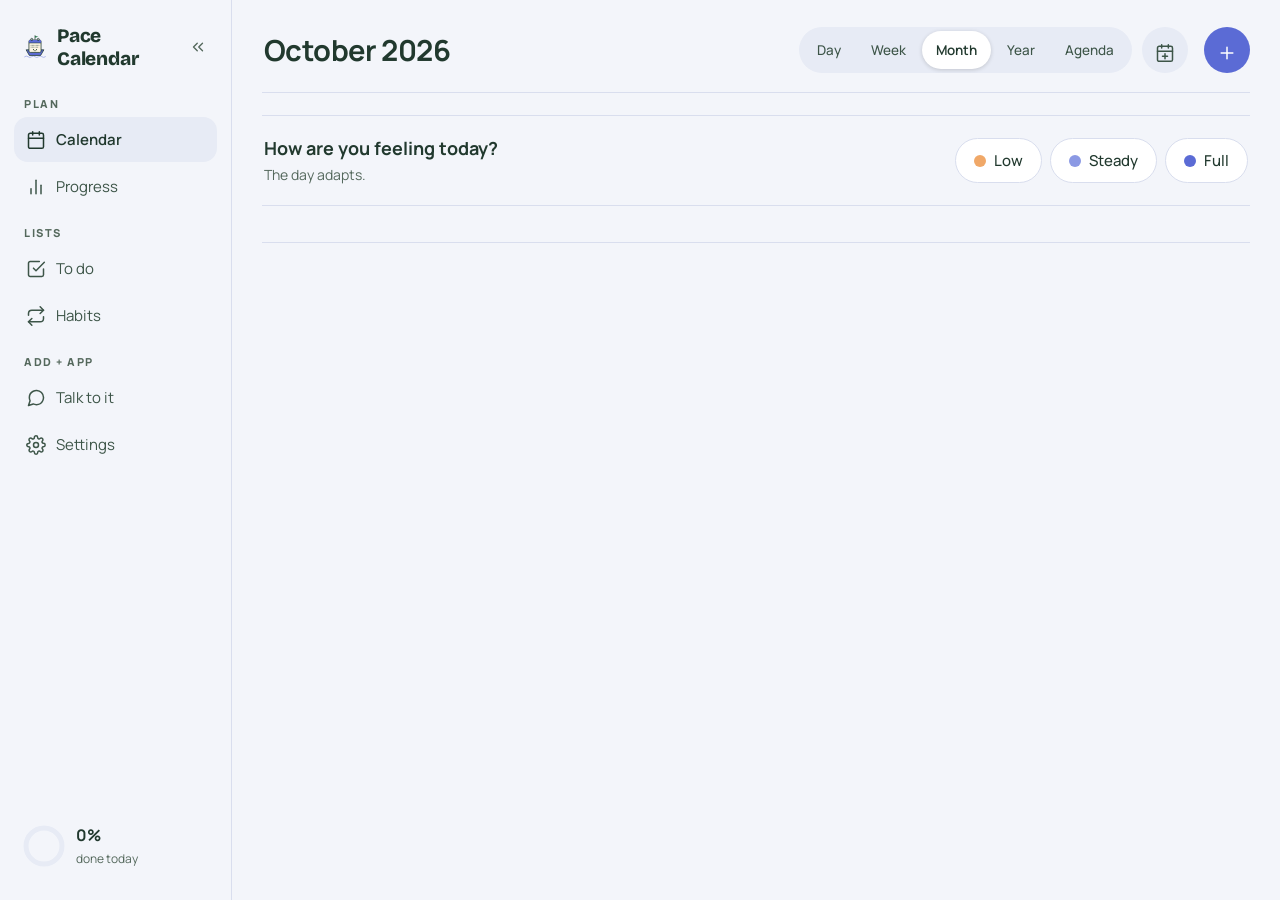
==== commit 4865cc93: "twin sync: v16 (index.html)" ====
--- a/index.html
+++ b/index.html
@@ -78,24 +78,24 @@
   <aside id="sidebar" aria-label="Menu">
     <div class="brand">
       <svg class="brand-mark" aria-hidden="true"><use href="#i-logo"/></svg>
-      <span class="brand-name">Pace Calendar</span>
+      <span class="brand-name" data-i18n>Pace Calendar</span>
       <button id="sbCollapse" class="icon-btn" aria-label="Hide the menu" title="Hide the menu"><svg class="ico"><use href="#i-chevl"/></svg></button>
     </div>
     <nav>
-      <div class="side-group">Plan</div>
+      <div class="side-group" data-i18n>Plan</div>
       <button class="side-item is-active" data-panel="calendar"><svg class="ico side-ico"><use href="#i-cal"/></svg><span class="side-label">Calendar</span></button>
       <button class="side-item" data-panel="progress"><svg class="ico side-ico"><use href="#i-chart"/></svg><span class="side-label">Progress</span></button>
-      <div class="side-group">Lists</div>
+      <div class="side-group" data-i18n>Lists</div>
       <button class="side-item" data-panel="todo"><svg class="ico side-ico"><use href="#i-todo"/></svg><span class="side-label">To do</span></button>
       <button class="side-item" data-panel="habits"><svg class="ico side-ico"><use href="#i-habits"/></svg><span class="side-label">Habits</span></button>
-      <div class="side-group">Add + app</div>
+      <div class="side-group" data-i18n>Add + app</div>
       <button class="side-item" data-panel="capture"><svg class="ico side-ico"><use href="#i-chat"/></svg><span class="side-label">Talk to it</span></button>
       <button class="side-item" data-panel="settings"><svg class="ico side-ico"><use href="#i-gear"/></svg><span class="side-label">Settings</span></button>
     </nav>
     <div class="side-foot">
       <div class="side-ring" title="Today, at your pace">
         <svg class="ring" viewBox="0 0 44 44" aria-hidden="true"><circle class="ring-bg" cx="22" cy="22" r="18"/><circle class="ring-fg" id="ringFg" cx="22" cy="22" r="18"/></svg>
-        <div class="ring-text"><strong id="ringPct">0%</strong><span>done today</span></div>
+        <div class="ring-text"><strong id="ringPct">0%</strong><span data-i18n>done today</span></div>
       </div>
       <div class="side-level" id="sideLevel" title="Today's level"></div>
     </div>
@@ -110,11 +110,11 @@
         <button id="monthTitle" class="month-title" title="Back to today">October 2026</button>
         <div class="top-actions">
           <div class="segmented" role="group" aria-label="Calendar view">
-            <button data-view="timeGridDay">Day</button>
-            <button data-view="timeGridWeek">Week</button>
-            <button data-view="dayGridMonth" class="is-active">Month</button>
-            <button data-view="year">Year</button>
-            <button data-view="listWeek">Agenda</button>
+            <button data-view="timeGridDay" data-i18n>Day</button>
+            <button data-view="timeGridWeek" data-i18n>Week</button>
+            <button data-view="dayGridMonth" class="is-active" data-i18n>Month</button>
+            <button data-view="year" data-i18n>Year</button>
+            <button data-view="listWeek" data-i18n>Agenda</button>
           </div>
           <button id="importBtn" class="add-btn ghost" aria-label="Bring my calendar in" title="Bring my calendar in"><svg class="ico"><use href="#i-calplus"/></svg></button>
           <button id="addBtn" class="add-btn" aria-label="Add a task"><svg class="ico"><use href="#i-plus"/></svg></button>
@@ -125,13 +125,13 @@
 
       <div id="checkinCard" class="checkin-card">
         <div class="checkin-text">
-          <strong id="checkinQ">How are you feeling today?</strong>
-          <span id="checkinSub">The day adapts.</span>
+          <strong id="checkinQ" data-i18n>How are you feeling today?</strong>
+          <span id="checkinSub" data-i18n>The day adapts.</span>
         </div>
         <div class="level-row" id="levelRow">
-          <button class="level-btn level-low" data-level="low"><span class="level-dot"></span><span class="level-name" data-level-name="low">Low</span></button>
-          <button class="level-btn level-steady" data-level="steady"><span class="level-dot"></span><span class="level-name" data-level-name="steady">Steady</span></button>
-          <button class="level-btn level-full" data-level="full"><span class="level-dot"></span><span class="level-name" data-level-name="full">Full</span></button>
+          <button class="level-btn level-low" data-level="low"><span class="level-dot"></span><span class="level-name" data-i18n data-level-name="low">Low</span></button>
+          <button class="level-btn level-steady" data-level="steady"><span class="level-dot"></span><span class="level-name" data-i18n data-level-name="steady">Steady</span></button>
+          <button class="level-btn level-full" data-level="full"><span class="level-dot"></span><span class="level-name" data-i18n data-level-name="full">Full</span></button>
         </div>
       </div>
 
@@ -147,155 +147,156 @@
 
     <!-- CAPTURE PANEL -->
     <section class="panel" id="panel-capture">
-      <header class="topbar"><h2>Talk to it</h2></header>
+      <header class="topbar"><h2 data-i18n>Talk to it</h2></header>
       <div class="capture-box">
-        <textarea id="dumpText" rows="7" placeholder="Try: call the dentist tomorrow at 3pm, and then clean the kitchen. Pay the rent on friday!!! Water the plants every weekday."></textarea>
+        <textarea id="dumpText" data-i18n-ph rows="7" placeholder="Try: call the dentist tomorrow at 3pm, and then clean the kitchen. Pay the rent on friday!!! Water the plants every weekday."></textarea>
         <div class="capture-actions">
-          <button id="voiceBtn" class="soft-btn"><svg class="ico"><use href="#i-mic"/></svg><span>Speak</span></button>
-          <label class="soft-btn file-btn"><svg class="ico"><use href="#i-file"/></svg><span>Journal file</span><input type="file" id="journalFile" accept=".txt,.md,.csv" hidden></label>
-          <label class="soft-btn file-btn"><svg class="ico"><use href="#i-cam"/></svg><span>Photo of notes</span><input type="file" id="photoFile" accept="image/*" hidden></label>
-          <button id="parseBtn" class="primary-btn">Make my list</button>
+          <button id="voiceBtn" class="soft-btn" data-i18n><svg class="ico"><use href="#i-mic"/></svg><span>Speak</span></button>
+          <label class="soft-btn file-btn"><svg class="ico"><use href="#i-file"/></svg data-i18n><span>Journal file</span><input type="file" id="journalFile" accept=".txt,.md,.csv" hidden></label>
+          <label class="soft-btn file-btn"><svg class="ico"><use href="#i-cam"/></svg><span>Photo of notes</span data-i18n><input type="file" id="photoFile" accept="image/*" hidden></label>
+          <button id="parseBtn" class="primary-btn" data-i18n>Make my list</button>
         </div>
         <p id="captureMsg" class="hint" role="status"></p>
       </div>
       <div id="draftArea" hidden>
-        <h3>Here is what I made from that. Fix any of it.</h3>
+        <h3 data-i18n>Here is what I made from that. Fix any of it.</h3>
         <div id="draftList"></div>
         <div class="draft-actions">
-          <button id="draftAddAll" class="primary-btn">Add all to my calendar</button>
-          <button id="draftClear" class="soft-btn">Start again</button>
-        </div>
-        <details class="original-keep"><summary>Keep the original words</summary><pre id="originalText"></pre></details>
+          <button id="draftAddAll" class="primary-btn" data-i18n>Add all to my calendar</button>
+          <button id="draftClear" class="soft-btn" data-i18n>Start again</button>
+        </div>
+        <details class="original-keep"><summary data-i18n>Keep the original words</summary><pre id="originalText"></pre></details>
       </div>
     </section>
 
     <!-- TO DO PANEL -->
     <section class="panel" id="panel-todo">
-      <header class="topbar"><h2>To do</h2><button id="todoCalAll" class="soft-btn"><svg class="ico"><use href="#i-calplus"/></svg><span>All to calendar</span></button></header>
+      <header class="topbar"><h2 data-i18n>To do</h2><button id="todoCalAll" class="soft-btn"><svg class="ico"><use href="#i-calplus"/></svg><span>All to calendar</span></button></header>
       <div class="todo-add">
-        <input id="todoInput" type="text" placeholder="Write it, fast" autocomplete="off" aria-label="New to-do">
+        <input id="todoInput" data-i18n-ph type="text" placeholder="Write it, fast" autocomplete="off" aria-label="New to-do">
         <button id="todoAddBtn" class="primary-btn icon-only" aria-label="Add to-do"><svg class="ico"><use href="#i-plus"/></svg></button>
-        <button id="todoVoiceBtn" class="soft-btn"><svg class="ico"><use href="#i-mic"/></svg><span>Speak</span></button>
-        <label class="soft-btn file-btn"><svg class="ico"><use href="#i-cam"/></svg><span>Photo</span><input type="file" id="todoPhoto" accept="image/*" hidden></label>
+        <button id="todoVoiceBtn" class="soft-btn" data-i18n><svg class="ico"><use href="#i-mic"/></svg><span>Speak</span></button>
+        <label class="soft-btn file-btn" data-i18n><svg class="ico"><use href="#i-cam"/></svg><span>Photo</span><input type="file" id="todoPhoto" accept="image/*" hidden></label>
       </div>
       <p id="todoMsg" class="hint" role="status"></p>
       <div id="todoDraftArea" hidden>
-        <h3>From your photo. Tick the keepers.</h3>
+        <h3 data-i18n>From your photo. Tick the keepers.</h3>
         <div id="todoDraftList"></div>
         <div class="draft-actions">
-          <button id="todoDraftAdd" class="primary-btn">Add these</button>
-          <button id="todoDraftClear" class="soft-btn">Start again</button>
+          <button id="todoDraftAdd" class="primary-btn" data-i18n>Add these</button>
+          <button id="todoDraftClear" class="soft-btn" data-i18n>Start again</button>
         </div>
       </div>
       <div id="todoList"></div>
-      <button id="todoClearDone" class="text-btn" hidden>Clear done</button>
+      <button id="todoClearDone" class="text-btn" hidden data-i18n>Clear done</button>
     </section>
 
     <!-- HABITS PANEL -->
     <section class="panel" id="panel-habits">
-      <header class="topbar"><h2>Habits</h2></header>
+      <header class="topbar"><h2 data-i18n>Habits</h2></header>
       <div id="habitList"></div>
       <div class="habit-add">
-        <input id="habitName" type="text" placeholder="New habit" autocomplete="off" aria-label="New habit name">
+        <input id="habitName" data-i18n-ph type="text" placeholder="New habit" autocomplete="off" aria-label="New habit name">
         <div id="habitIcons" class="icon-picker" role="radiogroup" aria-label="Pick an icon"></div>
-        <button id="habitAddBtn" class="primary-btn">Add habit</button>
+        <button id="habitAddBtn" class="primary-btn" data-i18n>Add habit</button>
       </div>
     </section>
 
     <!-- PROGRESS PANEL -->
     <section class="panel" id="panel-progress">
-      <header class="topbar"><h2>Progress</h2></header>
+      <header class="topbar"><h2 data-i18n>Progress</h2></header>
       <div id="progressSummary" class="progress-summary"></div>
       <div class="board">
-        <div class="board-col" data-status="todo"><h3>Next</h3><div class="board-list" id="col-todo"></div></div>
-        <div class="board-col" data-status="doing"><h3>Doing</h3><div class="board-list" id="col-doing"></div></div>
-        <div class="board-col" data-status="done"><h3>Done</h3><div class="board-list" id="col-done"></div></div>
+        <div class="board-col" data-status="todo"><h3 data-i18n>Next</h3><div class="board-list" id="col-todo"></div></div>
+        <div class="board-col" data-status="doing"><h3 data-i18n>Doing</h3><div class="board-list" id="col-doing"></div></div>
+        <div class="board-col" data-status="done"><h3 data-i18n>Done</h3><div class="board-list" id="col-done"></div></div>
       </div>
     </section>
 
     <!-- SETTINGS PANEL -->
     <section class="panel" id="panel-settings">
-      <header class="topbar"><h2>Settings</h2></header>
+      <header class="topbar"><h2 data-i18n>Settings</h2></header>
       <div class="settings-group">
-        <h3>How it looks</h3>
+        <h3 data-i18n>How it looks</h3>
         <div class="swatches" role="group" aria-label="Colour theme">
-          <button class="swatch" data-theme-set="white"><span class="sw-dot" style="background:#ffffff;border:1px solid var(--hair)"></span>White</button>
-          <button class="swatch" data-theme-set="dark"><span class="sw-dot" style="background:#1c1c1e"></span>Black</button>
-          <button class="swatch" data-theme-set="brand"><span class="sw-dot" style="background:#8b99e4"></span>Brand</button>
-          <button class="swatch" data-theme-set="blush"><span class="sw-dot" style="background:#f7c8d8"></span>Blush</button>
-          <button class="swatch" data-theme-set="sky"><span class="sw-dot" style="background:#a9cdf7"></span>Sky</button>
-          <button class="swatch" data-theme-set="mint"><span class="sw-dot" style="background:#a9dcc0"></span>Mint</button>
-          <button class="swatch" data-theme-set="lavender"><span class="sw-dot" style="background:#c9bdf2"></span>Lavender</button>
+          <button class="swatch" data-theme-set="white" data-i18n><span class="sw-dot" style="background:#ffffff;border:1px solid var(--hair)"></span>White</button>
+          <button class="swatch" data-theme-set="dark" data-i18n><span class="sw-dot" style="background:#1c1c1e"></span>Black</button>
+          <button class="swatch" data-theme-set="brand" data-i18n><span class="sw-dot" style="background:#8b99e4"></span>Brand</button>
+          <button class="swatch" data-theme-set="blush" data-i18n><span class="sw-dot" style="background:#f7c8d8"></span>Blush</button>
+          <button class="swatch" data-theme-set="sky" data-i18n><span class="sw-dot" style="background:#a9cdf7"></span>Sky</button>
+          <button class="swatch" data-theme-set="mint" data-i18n><span class="sw-dot" style="background:#a9dcc0"></span>Mint</button>
+          <button class="swatch" data-theme-set="lavender" data-i18n><span class="sw-dot" style="background:#c9bdf2"></span>Lavender</button>
           <button class="swatch" id="photoApply" hidden><span class="sw-dot" id="photoDot"></span>Your photo</button>
         </div>
         <div class="row bg-photo-row">
-          <button type="button" class="soft-btn" id="bgPhotoBtn">Upload your own photo</button>
+          <button type="button" class="soft-btn" id="bgPhotoBtn" data-i18n>Upload your own photo</button>
           <input type="file" id="bgPhotoFile" accept="image/*" hidden>
-          <button type="button" class="mini-btn" id="photoRemove" hidden>Remove photo</button>
-          <span class="hint">A soft veil keeps every word readable over a photo.</span>
-        </div>
-        <label class="row check"><input type="checkbox" id="cuteToggle"> Cute mode</label>
-        <label class="row check"><input type="checkbox" id="sbToggle"> Menu open <span class="hint">The Pace mark brings it back.</span></label>
+          <button type="button" class="mini-btn" id="photoRemove" hidden data-i18n>Remove photo</button>
+          <span class="hint" data-i18n>A soft veil keeps every word readable over a photo.</span>
+        </div>
+        <label class="row check" data-i18n><input type="checkbox" id="cuteToggle"> Cute mode</label>
+        <label class="row check" data-i18n><input type="checkbox" id="sbToggle"> Menu open <span class="hint">The Pace mark brings it back.</span></label>
       </div>
       <div class="settings-group">
-        <h3>Morning check-in</h3>
-        <label class="row">Ask me at <input type="time" id="checkinTime" value="08:00"></label>
-        <label class="row">Low day is called <input type="text" id="nameLow" value="Bad" maxlength="14"></label>
-        <label class="row">Steady day is called <input type="text" id="nameSteady" value="Ok" maxlength="14"></label>
-        <label class="row">Full day is called <input type="text" id="nameFull" value="Great" maxlength="14"></label>
+        <h3 data-i18n>Morning check-in</h3>
+        <label class="row" data-i18n>Ask me at <input type="time" id="checkinTime" value="08:00"></label>
+        <label class="row" data-i18n>Low day is called <input type="text" id="nameLow" value="Bad" maxlength="14"></label>
+        <label class="row" data-i18n>Steady day is called <input type="text" id="nameSteady" value="Ok" maxlength="14"></label>
+        <label class="row" data-i18n>Full day is called <input type="text" id="nameFull" value="Great" maxlength="14"></label>
       </div>
       <div class="settings-group">
-        <h3>Notifications</h3>
-        <p class="hint" id="notifStatus">Notifications are off.</p>
-        <label class="row check"><input type="checkbox" id="nCheckin"> Morning check-in reminder</label>
-        <label class="row check"><input type="checkbox" id="nStart"> Start nudge before each timed task</label>
-        <label class="row">Nudge lead-in (minutes) <input type="number" id="nSetup" value="5" min="0" max="60"></label>
-        <label class="row check"><input type="checkbox" id="nDigest"> A gentle round-up of what is left</label>
-        <label class="row">Round-up times <input type="text" id="nDigestTimes" value="12:30, 16:30" size="14"></label>
-        <label class="row check"><input type="checkbox" id="nDone"> End of day done note (only what got done)</label>
-        <label class="row">Done note at <input type="time" id="nDoneTime" value="20:00"></label>
+        <h3 data-i18n>Notifications</h3>
+        <p class="hint" id="notifStatus" data-i18n>Notifications are off.</p>
+        <label class="row check" data-i18n><input type="checkbox" id="nCheckin"> Morning check-in reminder</label>
+        <label class="row check" data-i18n><input type="checkbox" id="nStart"> Start nudge before each timed task</label>
+        <label class="row" data-i18n>Nudge lead-in (minutes) <input type="number" id="nSetup" value="5" min="0" max="60"></label>
+        <label class="row check" data-i18n><input type="checkbox" id="nDigest"> A gentle round-up of what is left</label>
+        <label class="row" data-i18n>Round-up times <input type="text" id="nDigestTimes" value="12:30, 16:30" size="14"></label>
+        <label class="row check" data-i18n><input type="checkbox" id="nDone"> End of day done note (only what got done)</label>
+        <label class="row" data-i18n>Done note at <input type="time" id="nDoneTime" value="20:00"></label>
         <div class="draft-actions">
-          <button id="notifEnable" class="primary-btn">Turn on notifications</button>
-          <button id="notifTest" class="soft-btn">Send a test</button>
-          <button id="notifPause" class="soft-btn">Pause all for today</button>
-        </div>
-        <p class="hint">Reminders fire while the app is open.</p>
+          <button id="notifEnable" class="primary-btn" data-i18n>Turn on notifications</button>
+          <button id="notifTest" class="soft-btn" data-i18n>Send a test</button>
+          <button id="notifPause" class="soft-btn" data-i18n>Pause all for today</button>
+        </div>
+        <p class="hint" data-i18n>Reminders fire while the app is open.</p>
       </div>
       <div class="settings-group">
-        <h3>Your tasks</h3>
+        <h3 data-i18n>Your tasks</h3>
         <div class="draft-actions">
-          <button id="clearSamples" class="soft-btn">Remove the sample tasks</button>
-          <button id="guideAgain" class="soft-btn">Setup guide</button>
-          <button id="importOpen2" class="soft-btn">Bring my calendar in</button>
-        </div>
-        <p class="hint">On this device only.</p>
+          <button id="clearSamples" class="soft-btn" data-i18n>Remove the sample tasks</button>
+          <button id="guideAgain" class="soft-btn" data-i18n>Setup guide</button>
+          <button id="importOpen2" class="soft-btn" data-i18n>Bring my calendar in</button>
+          <button id="plansOpen" class="soft-btn" data-i18n>Plans</button>
+        </div>
+        <p class="hint" data-i18n>On this device only.</p>
       </div>
       <div class="settings-group" id="accountGroup" hidden>
-        <h3>Account</h3>
-        <p class="hint" id="accountLine">You are using Pace on this device only.</p>
-        <label class="row" id="profileNameRow" hidden>Your name <input type="text" id="profileName" autocomplete="name" placeholder="How should we address you?"></label>
+        <h3 data-i18n>Account</h3>
+        <p class="hint" id="accountLine" data-i18n>You are using Pace on this device only.</p>
+        <label class="row" id="profileNameRow" hidden data-i18n>Your name <input type="text" id="profileName" data-i18n-ph autocomplete="name" placeholder="How should we address you?"></label>
         <div class="draft-actions">
-          <button id="accountOpen" class="primary-btn">Sign in</button>
-          <button id="accountOut" class="soft-btn" hidden>Sign out</button>
-          <button id="accountDownload" class="soft-btn">Download my data</button>
+          <button id="accountOpen" class="primary-btn" data-i18n>Sign in</button>
+          <button id="accountOut" class="soft-btn" hidden data-i18n>Sign out</button>
+          <button id="accountDownload" class="soft-btn" data-i18n>Download my data</button>
         </div>
         <div class="draft-actions">
-          <button id="accountBring" class="soft-btn" hidden>Bring this device's guest things into my account</button>
-          <button id="accountDelete" class="mini-btn" hidden>Delete my account</button>
-          <button id="accountUncache" class="mini-btn" hidden>Remove my cached data from this device</button>
+          <button id="accountBring" class="soft-btn" hidden data-i18n>Bring this device's guest things into my account</button>
+          <button id="accountDelete" class="mini-btn" hidden data-i18n>Delete my account</button>
+          <button id="accountUncache" class="mini-btn" hidden data-i18n>Remove my cached data from this device</button>
         </div>
         <p class="hint" id="accountNote"></p>
       </div>
       <div class="settings-group">
-        <h3>Help + privacy</h3>
+        <h3 data-i18n>Help + privacy</h3>
         <div class="settings-links">
-          <a class="soft-btn" href="support.html"><svg class="ico"><use href="#i-chat"/></svg><span>Support</span></a>
-          <a class="soft-btn" href="privacy.html"><svg class="ico"><use href="#i-file"/></svg><span>Privacy</span></a>
+          <a class="soft-btn" href="support.html" data-i18n><svg class="ico"><use href="#i-chat"/></svg><span>Support</span></a>
+          <a class="soft-btn" href="privacy.html" data-i18n><svg class="ico"><use href="#i-file"/></svg><span>Privacy</span></a>
         </div>
       </div>
       <div class="settings-group brand-foot">
         <svg class="brand-mark" aria-hidden="true"><use href="#i-logo"/></svg>
-        <div><strong>Pace Calendar</strong><span>Your day, at your pace.</span></div>
+        <div><strong>Pace Calendar</strong><span data-i18n>Your day, at your pace.</span></div>
       </div>
     </section>
   </main>
@@ -304,25 +305,25 @@
 <!-- QUICK ADD -->
 <div id="addSheet" class="sheet" hidden>
   <div class="sheet-card">
-    <h3>Add a task</h3>
+    <h3 data-i18n>Add a task</h3>
     <label class="field">
-      <input type="text" id="quickText" placeholder="e.g. Ring the plumber tomorrow at 9am for 30 minutes" aria-label="Say it in one sentence">
+      <input type="text" id="quickText" data-i18n-ph placeholder="e.g. Ring the plumber tomorrow at 9am for 30 minutes" aria-label="Say it in one sentence">
     </label>
     <div id="quickPreview" class="quick-preview" hidden></div>
-    <details class="details-fallback"><summary>Or fill in the details</summary>
-      <label class="field">Title <input type="text" id="fTitle"></label>
+    <details class="details-fallback"><summary data-i18n>Or fill in the details</summary>
+      <label class="field" data-i18n>Title <input type="text" id="fTitle"></label>
       <div class="field-row">
-        <label class="field">Date <input type="date" id="fDate"></label>
-        <label class="field">Time <input type="time" id="fTime"></label>
-        <label class="field">Minutes <input type="number" id="fDur" value="25" min="5" step="5"></label>
-      </div>
-      <label class="field">Smallest version (for low days) <input type="text" id="fMin" placeholder="e.g. Just ring and rebook"></label>
-      <label class="field">Biggest version (for full days) <input type="text" id="fFull" placeholder="e.g. The whole deep clean"></label>
-      <label class="row check"><input type="checkbox" id="fEssential"> This one must not slip</label>
+        <label class="field" data-i18n>Date <input type="date" id="fDate"></label>
+        <label class="field" data-i18n>Time <input type="time" id="fTime"></label>
+        <label class="field" data-i18n>Minutes <input type="number" id="fDur" value="25" min="5" step="5"></label>
+      </div>
+      <label class="field" data-i18n>Smallest version (for low days) <input type="text" id="fMin" data-i18n-ph placeholder="e.g. Just ring and rebook"></label>
+      <label class="field" data-i18n>Biggest version (for full days) <input type="text" id="fFull" data-i18n-ph placeholder="e.g. The whole deep clean"></label>
+      <label class="row check" data-i18n><input type="checkbox" id="fEssential"> This one must not slip</label>
     </details>
     <div class="sheet-actions">
-      <button id="addCancel" class="soft-btn">Cancel</button>
-      <button id="addSave" class="primary-btn">Add task</button>
+      <button id="addCancel" class="soft-btn" data-i18n>Cancel</button>
+      <button id="addSave" class="primary-btn" data-i18n>Add task</button>
     </div>
   </div>
 </div>
@@ -330,30 +331,70 @@
 <!-- TASK DETAIL -->
 <div id="taskSheet" class="sheet" hidden>
   <div class="sheet-card">
-    <h3 id="dTitle">Task</h3>
+    <h3 id="dTitle" data-i18n>Task</h3>
     <p class="hint" id="dMeta"></p>
     <div id="dSteps"></div>
-    <button id="dBreak" class="soft-btn">Break this into small steps</button>
-    <label class="field">Smallest version (low days) <input type="text" id="dMin"></label>
-    <label class="field">Biggest version (full days) <input type="text" id="dFull"></label>
+    <button id="dBreak" class="soft-btn" data-i18n>Break this into small steps</button>
+    <label class="field" data-i18n>Smallest version (low days) <input type="text" id="dMin"></label>
+    <label class="field" data-i18n>Biggest version (full days) <input type="text" id="dFull"></label>
     <div class="field-row">
-      <label class="field">Date <input type="date" id="dDate"></label>
-      <label class="field">Time <input type="time" id="dTime"></label>
-      <label class="field">Minutes <input type="number" id="dDur" min="5" step="5"></label>
-    </div>
-    <label class="row check"><input type="checkbox" id="dEssential"> This one must not slip</label>
-    <details class="original-keep" id="dOriginalWrap" hidden><summary>The words this came from</summary><pre id="dOriginal"></pre></details>
+      <label class="field" data-i18n>Date <input type="date" id="dDate"></label>
+      <label class="field" data-i18n>Time <input type="time" id="dTime"></label>
+      <label class="field" data-i18n>Minutes <input type="number" id="dDur" min="5" step="5"></label>
+    </div>
+    <label class="row check" data-i18n><input type="checkbox" id="dEssential"> This one must not slip</label>
+    <details class="original-keep" id="dOriginalWrap" hidden><summary data-i18n>The words this came from</summary><pre id="dOriginal"></pre></details>
     <div class="sheet-actions wrap">
-      <button id="dDone" class="primary-btn"><svg class="ico"><use href="#i-check"/></svg>Done</button>
-      <button id="dDoing" class="soft-btn"><svg class="ico"><use href="#i-play"/></svg>Doing</button>
-      <button id="dNotToday" class="soft-btn"><svg class="ico"><use href="#i-h-moon"/></svg>Not today</button>
-      <button id="dDelete" class="soft-btn danger"><svg class="ico"><use href="#i-trash"/></svg>Delete</button>
-      <button id="dClose" class="soft-btn"><svg class="ico"><use href="#i-x"/></svg>Close</button>
+      <button id="dDone" class="primary-btn" data-i18n><svg class="ico"><use href="#i-check"/></svg>Done</button>
+      <button id="dDoing" class="soft-btn" data-i18n><svg class="ico"><use href="#i-play"/></svg>Doing</button>
+      <button id="dNotToday" class="soft-btn" data-i18n><svg class="ico"><use href="#i-h-moon"/></svg>Not today</button>
+      <button id="dDelete" class="soft-btn danger" data-i18n><svg class="ico"><use href="#i-trash"/></svg>Delete</button>
+      <button id="dClose" class="soft-btn" data-i18n><svg class="ico"><use href="#i-x"/></svg>Close</button>
     </div>
   </div>
 </div>
 
 <!-- SETUP GUIDE (Skip the Ferry; Lab spec GUIDE-MASCOTS-001) -->
+<!-- THE UPGRADE MOMENT (never a nag): fires only when a
+     free user taps a Plus thing. It invites to Plans; it
+     never charges and never locks anything. -->
+<div id="plusSheet" class="sheet plus-sheet" hidden>
+  <div class="sheet-card plus-card">
+    <button id="plusClose" class="icon-btn guide-x" aria-label="Close"><svg class="ico"><use href="#i-x"/></svg></button>
+    <div id="plusArt" class="plus-badge" aria-hidden="true"></div>
+    <h3 class="plus-title" data-i18n>That's a Plus thing.</h3>
+    <p class="plus-line" data-i18n>Plus holds the full set of Looks, Talk to it, repeating tasks, and a few more kind helpers.</p>
+    <p class="plus-line" data-i18n>Plus is A$4.99 a month, or A$39.99 a year. Your first month is free.</p>
+    <p class="plus-line plus-honest" data-i18n>Nothing is locked today, and nothing charges. This is simply where this will live when Plus arrives.</p>
+    <div class="sheet-actions">
+      <button id="plusNotNow" class="soft-btn" data-i18n>Not now</button>
+      <button id="plusPlans" class="primary-btn" data-i18n>See the plans</button>
+    </div>
+  </div>
+</div>
+
+<!-- PLANS (the truth, per state): chosen here or from the
+     popup — never during joining. Plus is not on sale yet. -->
+<div id="plansSheet" class="sheet" hidden>
+  <div class="sheet-card">
+    <h3 data-i18n>Plans</h3>
+    <div class="plan-card">
+      <h4 data-i18n>Free forever</h4>
+      <p data-i18n>The calendar, the White and Black looks, your lists and habits. Free means free.</p>
+    </div>
+    <div class="plan-card plan-plus">
+      <h4 data-i18n>Plus</h4>
+      <p data-i18n>When Plus arrives, it holds: all six Looks and Cute mode · Talk to it · repeating tasks · breaking a task into small steps · a stretch task borrowed from tomorrow · the energy levels in your own words · the To Do board · the kind round-up.</p>
+      <p class="plan-price" data-i18n>A$4.99 a month, or A$39.99 a year. First month free.</p>
+      <p data-i18n>Or Plus for life: A$99.99, once.</p>
+      <p class="plan-state" data-i18n>Not on sale yet. Nothing to pay today.</p>
+    </div>
+    <div class="sheet-actions">
+      <button id="plansClose" class="soft-btn" data-i18n>Close</button>
+    </div>
+  </div>
+</div>
+
 <div id="guideSheet" class="sheet" hidden>
   <div class="sheet-card guide-card">
     <button id="guideClose" class="icon-btn guide-x" aria-label="Close guide"><svg class="ico"><use href="#i-x"/></svg></button>
@@ -362,9 +403,9 @@
     <div id="guideExtra"></div>
     <div class="guide-dots" id="guideDots" aria-hidden="true"></div>
     <div class="sheet-actions">
-      <button id="guideSkip" class="soft-btn">Skip tour</button>
-      <button id="guideImport" class="soft-btn" hidden>Bring my old calendar in</button>
-      <button id="guideNext" class="primary-btn">Next</button>
+      <button id="guideSkip" class="soft-btn" data-i18n>Skip tour</button>
+      <button id="guideImport" class="soft-btn" hidden data-i18n>Bring my old calendar in</button>
+      <button id="guideNext" class="primary-btn" data-i18n>Next</button>
     </div>
   </div>
 </div>
@@ -372,24 +413,24 @@
 <!-- BRING MY CALENDAR IN (shared module: calendar-import.js + IMPORT-DESIGN.md) -->
 <div id="importSheet" class="sheet" hidden>
   <div class="sheet-card">
-    <h3>Bring my calendar in</h3>
-    <p class="hint">Read-only — this copies your events into Pace Calendar. Nothing in your old calendar changes, and importing again never doubles anything.</p>
+    <h3 data-i18n>Bring my calendar in</h3>
+    <p class="hint" data-i18n>Read-only — this copies your events into Pace Calendar. Nothing in your old calendar changes, and importing again never doubles anything.</p>
     <div class="import-sources" role="group" aria-label="Where is your calendar?">
-      <button class="soft-btn import-src is-active" data-src="google">Google Calendar</button>
-      <button class="soft-btn import-src" data-src="apple">Apple / iCloud</button>
-      <button class="soft-btn import-src" data-src="outlook">Outlook</button>
-      <button class="soft-btn import-src" data-src="file">A calendar file</button>
-    </div>
-    <p class="hint" id="importGuide">In Google Calendar: Settings → your calendar → “Secret address in iCal format”. Copy it, paste it below.</p>
-    <label class="row">Paste the calendar link <input type="url" id="importUrl" placeholder="https://… .ics" autocomplete="off"></label>
+      <button class="soft-btn import-src is-active" data-src="google" data-i18n>Google Calendar</button>
+      <button class="soft-btn import-src" data-src="apple" data-i18n>Apple / iCloud</button>
+      <button class="soft-btn import-src" data-src="outlook" data-i18n>Outlook</button>
+      <button class="soft-btn import-src" data-src="file" data-i18n>A calendar file</button>
+    </div>
+    <p class="hint" id="importGuide" data-i18n>In Google Calendar: Settings → your calendar → “Secret address in iCal format”. Copy it, paste it below.</p>
+    <label class="row" data-i18n>Paste the calendar link <input type="url" id="importUrl" placeholder="https://… .ics" autocomplete="off"></label>
     <div class="draft-actions">
-      <button id="importGo" class="primary-btn">Bring it in</button>
-      <button id="importFileBtn" class="soft-btn">Choose a file instead</button>
+      <button id="importGo" class="primary-btn" data-i18n>Bring it in</button>
+      <button id="importFileBtn" class="soft-btn" data-i18n>Choose a file instead</button>
       <input type="file" id="importFile" accept=".ics,text/calendar" hidden>
     </div>
     <p class="hint" id="importResult" role="status"></p>
     <div class="sheet-actions">
-      <button id="importClose" class="soft-btn">Done</button>
+      <button id="importClose" class="soft-btn" data-i18n>Done</button>
     </div>
   </div>
 </div>
@@ -397,12 +438,12 @@
 <!-- WELCOME -->
 <div id="welcome" class="sheet" hidden>
   <div class="sheet-card">
-    <h3 id="welcomeTitle">Welcome to Pace Calendar</h3>
-    <p><strong>Your day, at your pace.</strong></p>
-    <p>The day shapes itself around you.</p>
-    <div class="sheet-actions">
-      <button id="welcomeNotif" class="primary-btn">Turn on notifications</button>
-      <button id="welcomeSkip" class="soft-btn">Not now</button>
+    <h3 id="welcomeTitle" data-i18n>Welcome to Pace Calendar</h3>
+    <p><strong data-i18n>Your day, at your pace.</strong></p>
+    <p data-i18n>The day shapes itself around you.</p>
+    <div class="sheet-actions">
+      <button id="welcomeNotif" class="primary-btn" data-i18n>Turn on notifications</button>
+      <button id="welcomeSkip" class="soft-btn" data-i18n>Not now</button>
     </div>
   </div>
 </div>
@@ -418,21 +459,20 @@
     <div id="doorStep1">
       <div class="door-hero">
         <span class="door-tile"><svg class="brand-mark" aria-hidden="true"><use href="#i-logo"/></svg></span>
-        <span class="door-title">Pace Calendar</span>
-        <span class="door-sub">Sign in or make your account</span>
+        <span class="door-title" data-i18n>Pace Calendar</span>
+        <span class="door-sub" data-i18n>Sign in or make your account</span>
       </div>
       <div class="door-social">
         <button id="googleBtn" class="door-social-btn" aria-label="Continue with Google"><svg viewBox="0 0 24 24" aria-hidden="true"><path fill="#4285F4" d="M23.5 12.3c0-.9-.1-1.5-.3-2.2H12v4.3h6.5c-.1 1.1-.8 2.7-2.4 3.8l3.7 2.9c2.3-2.1 3.7-5.2 3.7-8.8z"/><path fill="#34A853" d="M12 24c3.2 0 5.9-1.1 7.9-2.9l-3.7-2.9c-1 .7-2.4 1.2-4.2 1.2-3.2 0-5.9-2.1-6.8-5l-3.9 3C3.3 21.3 7.3 24 12 24z"/><path fill="#FBBC05" d="M5.2 14.4c-.2-.7-.4-1.5-.4-2.4s.1-1.7.4-2.4l-3.9-3C.5 8.2 0 10 0 12s.5 3.8 1.3 5.4l3.9-3z"/><path fill="#EA4335" d="M12 4.7c1.8 0 3 .8 3.7 1.4l3.3-3.2C17.9 1.1 15.2 0 12 0 7.3 0 3.3 2.7 1.3 6.6l3.9 3c.9-2.8 3.6-4.9 6.8-4.9z"/></svg></button>
         <button id="appleBtn" class="door-social-btn" aria-label="Continue with Apple" hidden><svg viewBox="0 0 24 24" aria-hidden="true"><path fill="currentColor" d="M17.05 12.54c0-2.4 1.96-3.55 2.05-3.6-1.12-1.64-2.86-1.86-3.48-1.89-1.48-.15-2.89.87-3.64.87-.75 0-1.9-.85-3.13-.83-1.61.02-3.1.94-3.93 2.38-1.68 2.9-.43 7.2 1.2 9.56.8 1.15 1.75 2.45 3 2.4 1.2-.05 1.66-.78 3.12-.78s1.87.78 3.14.75c1.3-.02 2.12-1.17 2.91-2.33.92-1.34 1.3-2.64 1.32-2.7-.03-.01-2.54-.98-2.56-3.88zM14.65 5.4c.66-.8 1.1-1.91.98-3.02-.95.04-2.1.63-2.78 1.43-.61.71-1.14 1.84-.99 2.92 1.05.08 2.13-.53 2.79-1.33z"/></svg></button>
       </div>
-      <div class="door-divider"><span>or with email</span></div>
+      <div class="door-divider"><span data-i18n>or with email</span></div>
       <input type="email" id="authEmail" class="door-email" autocomplete="email" placeholder="you@example.com" aria-label="Email">
       <p class="hint" id="authMsg1" role="status"></p>
       <div class="door-arrow-row">
         <button id="doorNext" class="door-arrow" aria-label="Next"><svg viewBox="0 0 24 24" aria-hidden="true"><path d="M4 11h13.2l-5-5L13.6 4.6 21 12l-7.4 7.4L12.2 18l5-5H4z" fill="currentColor"/></svg></button>
       </div>
-      <p class="door-note">Just looking? <button id="authClose" class="door-explore">Explore the app first</button></p>
-      <p class="door-note">password next — then you're inside, and the tour starts</p>
+      <p class="door-note" data-i18n>Just looking? <button id="authClose" data-i18n class="door-explore">Explore the app first</button></p>
     </div>
     <!-- STEP 2: the email (with Change), the password, one
          button, the forgot line. -->
@@ -440,17 +480,17 @@
       <div class="door-topbar">
         <button id="doorBack" class="door-back" aria-label="Back"><svg viewBox="0 0 24 24" aria-hidden="true"><path d="M20 11H6.8l5-5L10.4 4.6 3 12l7.4 7.4L11.8 18l-5-5H20z" fill="currentColor"/></svg></button>
         <svg class="brand-mark" aria-hidden="true"><use href="#i-logo"/></svg>
-        <span class="door-topname">Pace Calendar</span>
-      </div>
-      <div class="door-email-pill"><span id="doorEmailEcho"></span><button id="doorChange" class="mini-btn">Change</button></div>
-      <label class="field">Choose your password <span class="pw-wrap"><input type="password" id="authPass" autocomplete="current-password" placeholder="Your password"><button type="button" id="pwEye" class="pw-eye" aria-label="Show password"><svg viewBox="0 0 24 24" aria-hidden="true"><path d="M12 5c5 0 9.3 3 11 7-1.7 4-6 7-11 7S2.7 16 1 12c1.7-4 6-7 11-7zm0 11a4 4 0 1 0 0-8 4 4 0 0 0 0 8z" fill="currentColor"/></svg></button></span></label>
+        <span class="door-topname" data-i18n>Pace Calendar</span>
+      </div>
+      <div class="door-email-pill"><span id="doorEmailEcho"></span><button id="doorChange" class="mini-btn" data-i18n>Change</button></div>
+      <label class="field" data-i18n>Your password <span class="pw-wrap"><input type="password" id="authPass" data-i18n-ph autocomplete="current-password" placeholder="Your password"><button type="button" id="pwEye" class="pw-eye" aria-label="Show password"><svg viewBox="0 0 24 24" aria-hidden="true"><path d="M12 5c5 0 9.3 3 11 7-1.7 4-6 7-11 7S2.7 16 1 12c1.7-4 6-7 11-7zm0 11a4 4 0 1 0 0-8 4 4 0 0 0 0 8z" fill="currentColor"/></svg></button></span></label>
       <p class="hint" id="authMsg" role="status"></p>
       <div class="draft-actions">
-        <button id="authGo" class="primary-btn">Create my account</button>
-      </div>
-      <p class="door-note">Already have an account?<br>This signs you in instead.</p>
+        <button id="authGo" class="primary-btn" data-i18n>Continue</button>
+      </div>
+      <p class="door-note" data-i18n>This one button does both. It signs you in, or makes your account if you are new.</p>
       <div class="draft-actions">
-        <button id="authReset" class="mini-btn">Forgot password?</button>
+        <button id="authReset" class="mini-btn" data-i18n>Forgot password?</button>
       </div>
     </div>
   </div>
@@ -459,11 +499,11 @@
 <!-- GUEST-UPLOAD DOOR (Security PC-1: explicit yes, offered once) -->
 <div id="potSheet" class="sheet" hidden>
   <div class="sheet-card">
-    <h3>Bring your things into your account?</h3>
-    <p class="hint" id="potText">This device has a guest calendar on it.</p>
-    <div class="sheet-actions">
-      <button id="potNo" class="soft-btn">Start fresh</button>
-      <button id="potYes" class="primary-btn">Bring my things in</button>
+    <h3 data-i18n>Bring your things into your account?</h3>
+    <p class="hint" id="potText" data-i18n>This device has a guest calendar on it.</p>
+    <div class="sheet-actions">
+      <button id="potNo" class="soft-btn" data-i18n>Start fresh</button>
+      <button id="potYes" class="primary-btn" data-i18n>Bring my things in</button>
     </div>
   </div>
 </div>
@@ -471,13 +511,13 @@
 <!-- DELETE ACCOUNT (the user's own hand only) -->
 <div id="deleteSheet" class="sheet" hidden>
   <div class="sheet-card">
-    <h3>Delete your account?</h3>
-    <p class="hint">This deletes your account and everything saved to it. Your guest calendar on this device is not touched. This cannot be undone.</p>
-    <label class="field">Password, to be sure <input type="password" id="deletePass" autocomplete="current-password"></label>
+    <h3 data-i18n>Delete your account?</h3>
+    <p class="hint" data-i18n>This deletes your account and everything saved to it. Your guest calendar on this device is not touched. This cannot be undone.</p>
+    <label class="field" data-i18n>Password, to be sure <input type="password" id="deletePass" autocomplete="current-password"></label>
     <p class="hint" id="deleteMsg" role="status"></p>
     <div class="sheet-actions">
-      <button id="deleteCancel" class="soft-btn">Keep my account</button>
-      <button id="deleteGo" class="primary-btn">Delete my account</button>
+      <button id="deleteCancel" class="soft-btn" data-i18n>Keep my account</button>
+      <button id="deleteGo" class="primary-btn" data-i18n>Delete my account</button>
     </div>
   </div>
 </div>
@@ -485,6 +525,7 @@
 <div id="toast" class="toast" hidden></div>
 
 <script src="fullcalendar.js"></script>
+<script src="i18n.js"></script>
 <script src="logic.js"></script>
 <script src="vendor/tesseract/tesseract.min.js"></script>
 <script src="vendor/ical/ical.min.js"></script>
--- a/styles.css
+++ b/styles.css
@@ -435,6 +435,70 @@
 .door-mark { display: flex; align-items: center; gap: 9px; padding: 2px 0 10px; }
 .door-mark .brand-mark { width: 30px; height: 30px; }
 .door-name { font-family: var(--font-display); font-weight: 800; font-size: 21px; letter-spacing: -0.01em; }
+/* The refined door (mockup of record): icon-only social
+   buttons on top, one email field + a round next arrow; the
+   password lives on step 2 only. */
+.door-social { display: grid; grid-template-columns: 1fr 1fr; gap: 10px; margin-bottom: 12px; }
+.door-social-btn { height: 52px; border: 1px solid var(--hair); border-radius: 14px; background: var(--card); cursor: pointer; display: flex; align-items: center; justify-content: center; color: var(--ink); }
+.door-social-btn svg { width: 22px; height: 22px; }
+.door-email-row { display: flex; gap: 10px; align-items: stretch; }
+.door-email-row input { flex: 1; min-width: 0; height: 52px; border: 1px solid var(--hair); border-radius: 14px; background: var(--card); color: var(--ink); padding: 0 14px; font: inherit; }
+.door-arrow { width: 52px; height: 52px; flex: none; border: 0; border-radius: 50%; background: var(--accent); color: #fff; cursor: pointer; display: flex; align-items: center; justify-content: center; }
+.door-arrow svg { width: 22px; height: 22px; }
+.door-note { text-align: center; color: var(--ink-3); font-size: 13px; margin: 10px 0 2px; line-height: 1.5; }
+.door-email-pill { display: flex; align-items: center; justify-content: space-between; gap: 10px; background: color-mix(in srgb, var(--accent) 9%, var(--card)); border: 1px solid var(--hair); border-radius: 12px; padding: 9px 8px 9px 14px; margin-bottom: 12px; font-weight: 500; }
+.pw-wrap { position: relative; display: block; }
+.pw-wrap input { width: 100%; padding-right: 46px; }
+.pw-eye { position: absolute; right: 4px; top: 50%; transform: translateY(-50%); width: 40px; height: 40px; border: 0; background: none; color: var(--ink-3); cursor: pointer; display: flex; align-items: center; justify-content: center; }
+.pw-eye svg { width: 20px; height: 20px; }
+/* THE DOOR PAGE (v4): the sign-up is the whole page — big,
+   centred, nothing else around it. */
+.sheet.door-page { background: var(--bg, #F3F5FA); align-items: flex-start; overflow-y: auto; }
+.door-inner { width: 100%; max-width: 430px; margin: auto; padding: 48px 26px 40px; }
+.door-hero { display: flex; flex-direction: column; align-items: center; text-align: center; gap: 6px; margin-bottom: 28px; }
+.door-tile { width: 86px; height: 86px; border-radius: 24px; background: color-mix(in srgb, var(--accent) 16%, var(--card)); display: flex; align-items: center; justify-content: center; margin-bottom: 10px; }
+.door-tile .brand-mark { width: 52px; height: 52px; }
+.door-title { font-family: var(--font-display); font-weight: 800; font-size: 34px; letter-spacing: -0.01em; }
+.door-sub { color: var(--ink-2); font-size: 16px; }
+.door-page .door-social-btn { height: 58px; border-radius: 16px; }
+.door-divider { display: flex; align-items: center; gap: 12px; color: var(--ink-3); font-size: 14px; margin: 20px 0 14px; }
+.door-divider::before, .door-divider::after { content: ""; flex: 1; height: 1px; background: var(--hair); }
+.door-email { width: 100%; height: 56px; border: 1px solid var(--hair); border-radius: 16px; background: var(--card); color: var(--ink); padding: 0 16px; font: inherit; font-size: 16px; }
+.door-arrow-row { display: flex; justify-content: center; margin-top: 22px; }
+.door-page .door-arrow { width: 66px; height: 66px; }
+.door-page .door-arrow svg { width: 27px; height: 27px; }
+.door-explore { border: 0; background: none; color: var(--ink); font: inherit; font-weight: 700; cursor: pointer; padding: 0; text-decoration: underline; text-underline-offset: 3px; }
+.door-topbar { display: flex; align-items: center; gap: 10px; margin-bottom: 22px; }
+.door-topbar .brand-mark { width: 30px; height: 30px; }
+.door-topname { font-family: var(--font-display); font-weight: 800; font-size: 19px; }
+.door-back { width: 42px; height: 42px; flex: none; border: 1px solid var(--hair); border-radius: 50%; background: var(--card); color: var(--ink); cursor: pointer; display: flex; align-items: center; justify-content: center; }
+.door-back svg { width: 19px; height: 19px; }
+/* THE TOUR (v4): Skip's pop-up sits IN THE MIDDLE of the
+   app; at the menu stop it docks beside the open menu. */
+#guideSheet { align-items: center; }
+#guideSheet .guide-card { border-radius: 22px; margin: 0 14px; position: relative; padding-top: 44px; overflow: visible; max-height: none; }
+#guideSheet #guideArt { position: absolute; top: -34px; left: 50%; transform: translateX(-50%); width: 76px; height: 76px; border-radius: 50%; background: var(--card); border: 1px solid var(--hair); box-shadow: 0 8px 20px rgba(23, 32, 64, 0.14); display: flex; align-items: center; justify-content: center; overflow: hidden; }
+#guideSheet #guideArt svg { width: 62px; height: auto; }
+#guideSheet[data-dock="menu"] { align-items: flex-end; justify-content: flex-start; }
+#guideSheet[data-dock="menu"] .guide-card { margin: 0 0 14px 14px; max-width: 330px; }
+.tour-name-input { width: 100%; height: 50px; border: 1px solid var(--hair); border-radius: 14px; background: var(--card); color: var(--ink); padding: 0 14px; font: inherit; font-size: 16px; margin-top: 4px; }
+/* THE UPGRADE MOMENT + PLANS: the tour's own calm register —
+   a centred card, Skip in his badge, words over pressure. */
+#plusSheet { align-items: center; }
+.plus-sheet .plus-card { border-radius: 22px; margin: 0 14px; position: relative; padding-top: 44px; overflow: visible; max-height: none; text-align: center; }
+.plus-badge { position: absolute; top: -34px; left: 50%; transform: translateX(-50%); width: 76px; height: 76px; border-radius: 50%; background: var(--card); border: 1px solid var(--hair); box-shadow: 0 8px 20px rgba(23, 32, 64, 0.14); display: flex; align-items: center; justify-content: center; overflow: hidden; }
+.plus-badge svg { width: 62px; height: auto; }
+.plus-title { font-family: var(--font-display); font-size: 22px; margin: 4px 0 10px; }
+.plus-line { color: var(--ink-2); margin: 0 0 10px; }
+.plus-honest { color: var(--ink); font-weight: 600; }
+.plus-card .sheet-actions { justify-content: center; }
+.plan-card { border: 1px solid var(--hair); border-radius: 16px; padding: 14px 16px; margin: 0 0 12px; text-align: left; }
+.plan-card h4 { margin: 0 0 6px; font-family: var(--font-display); }
+.plan-card p { margin: 0 0 8px; color: var(--ink-2); }
+.plan-card p:last-child { margin-bottom: 0; }
+.plan-plus { border-color: var(--accent); background: color-mix(in srgb, var(--accent) 7%, var(--card)); }
+.plan-price { color: var(--ink); font-weight: 700; }
+.plan-state { font-weight: 600; }
 /* The content sliver (the nav ruling, 15 Oct): shown only
    on phone widths while the menu is open — it covers the
    squeezed content strip; one tap on it closes the menu. */
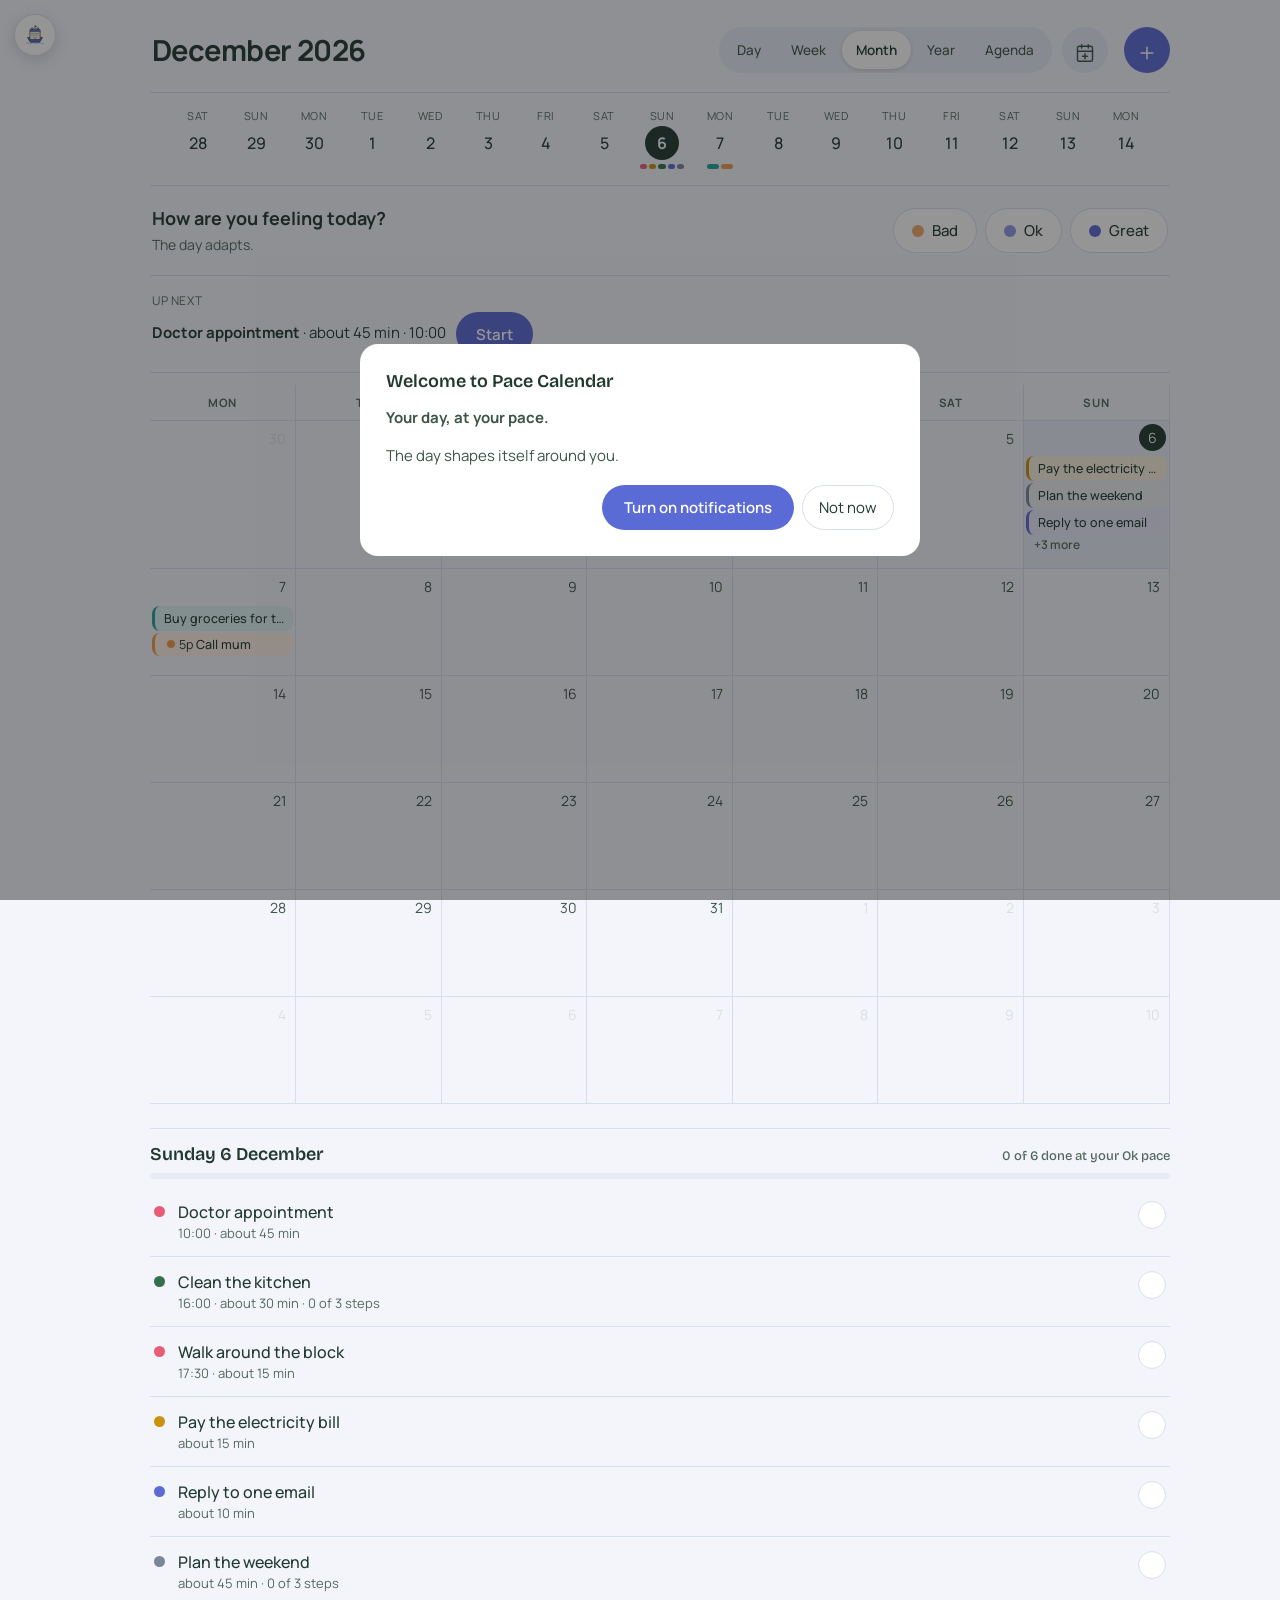
==== commit 3d387bf9: "twin sync: v16.1 sidebar labels (index.html)" ====
--- a/index.html
+++ b/index.html
@@ -83,14 +83,14 @@
     </div>
     <nav>
       <div class="side-group" data-i18n>Plan</div>
-      <button class="side-item is-active" data-panel="calendar"><svg class="ico side-ico"><use href="#i-cal"/></svg><span class="side-label">Calendar</span></button>
-      <button class="side-item" data-panel="progress"><svg class="ico side-ico"><use href="#i-chart"/></svg><span class="side-label">Progress</span></button>
+      <button class="side-item is-active" data-panel="calendar"><svg class="ico side-ico"><use href="#i-cal"/></svg><span class="side-label" data-i18n>Calendar</span></button>
+      <button class="side-item" data-panel="progress"><svg class="ico side-ico"><use href="#i-chart"/></svg><span class="side-label" data-i18n>Progress</span></button>
       <div class="side-group" data-i18n>Lists</div>
-      <button class="side-item" data-panel="todo"><svg class="ico side-ico"><use href="#i-todo"/></svg><span class="side-label">To do</span></button>
-      <button class="side-item" data-panel="habits"><svg class="ico side-ico"><use href="#i-habits"/></svg><span class="side-label">Habits</span></button>
+      <button class="side-item" data-panel="todo"><svg class="ico side-ico"><use href="#i-todo"/></svg><span class="side-label" data-i18n>To do</span></button>
+      <button class="side-item" data-panel="habits"><svg class="ico side-ico"><use href="#i-habits"/></svg><span class="side-label" data-i18n>Habits</span></button>
       <div class="side-group" data-i18n>Add + app</div>
-      <button class="side-item" data-panel="capture"><svg class="ico side-ico"><use href="#i-chat"/></svg><span class="side-label">Talk to it</span></button>
-      <button class="side-item" data-panel="settings"><svg class="ico side-ico"><use href="#i-gear"/></svg><span class="side-label">Settings</span></button>
+      <button class="side-item" data-panel="capture"><svg class="ico side-ico"><use href="#i-chat"/></svg><span class="side-label" data-i18n>Talk to it</span></button>
+      <button class="side-item" data-panel="settings"><svg class="ico side-ico"><use href="#i-gear"/></svg><span class="side-label" data-i18n>Settings</span></button>
     </nav>
     <div class="side-foot">
       <div class="side-ring" title="Today, at your pace">
